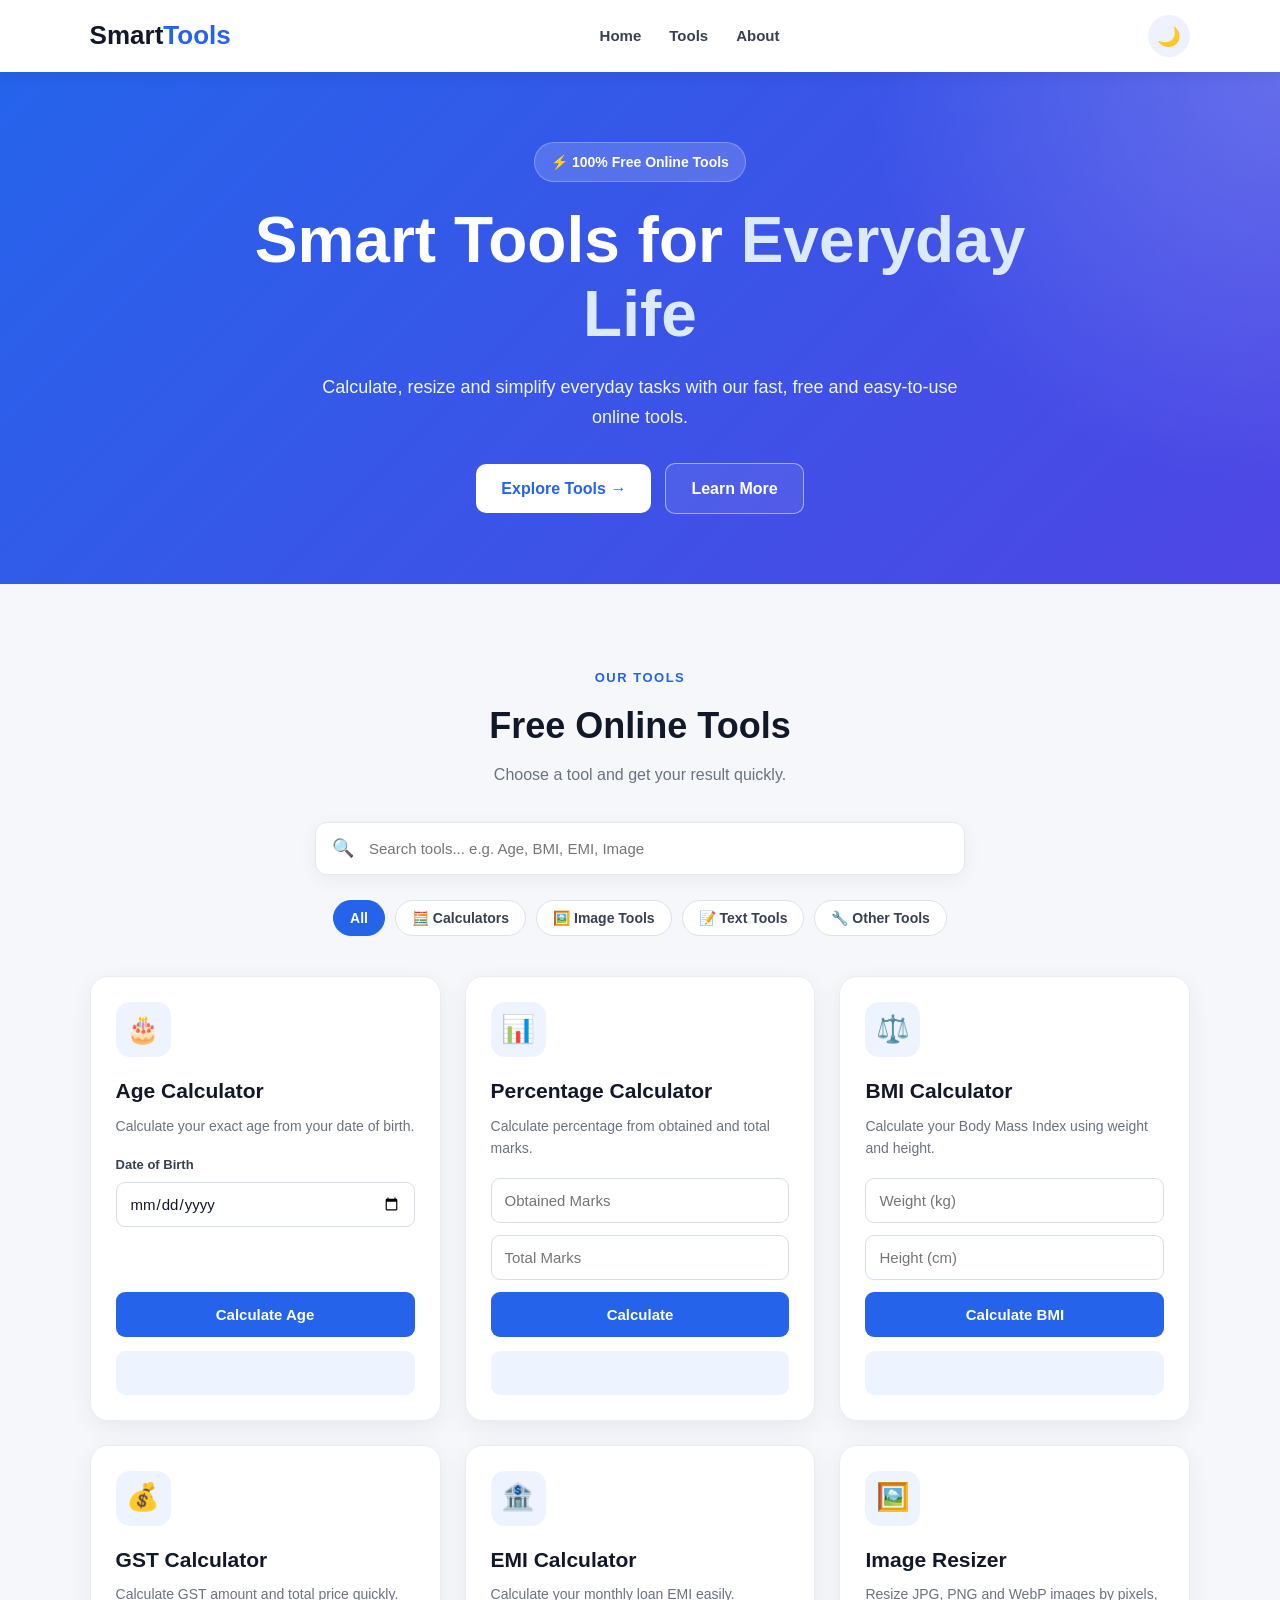
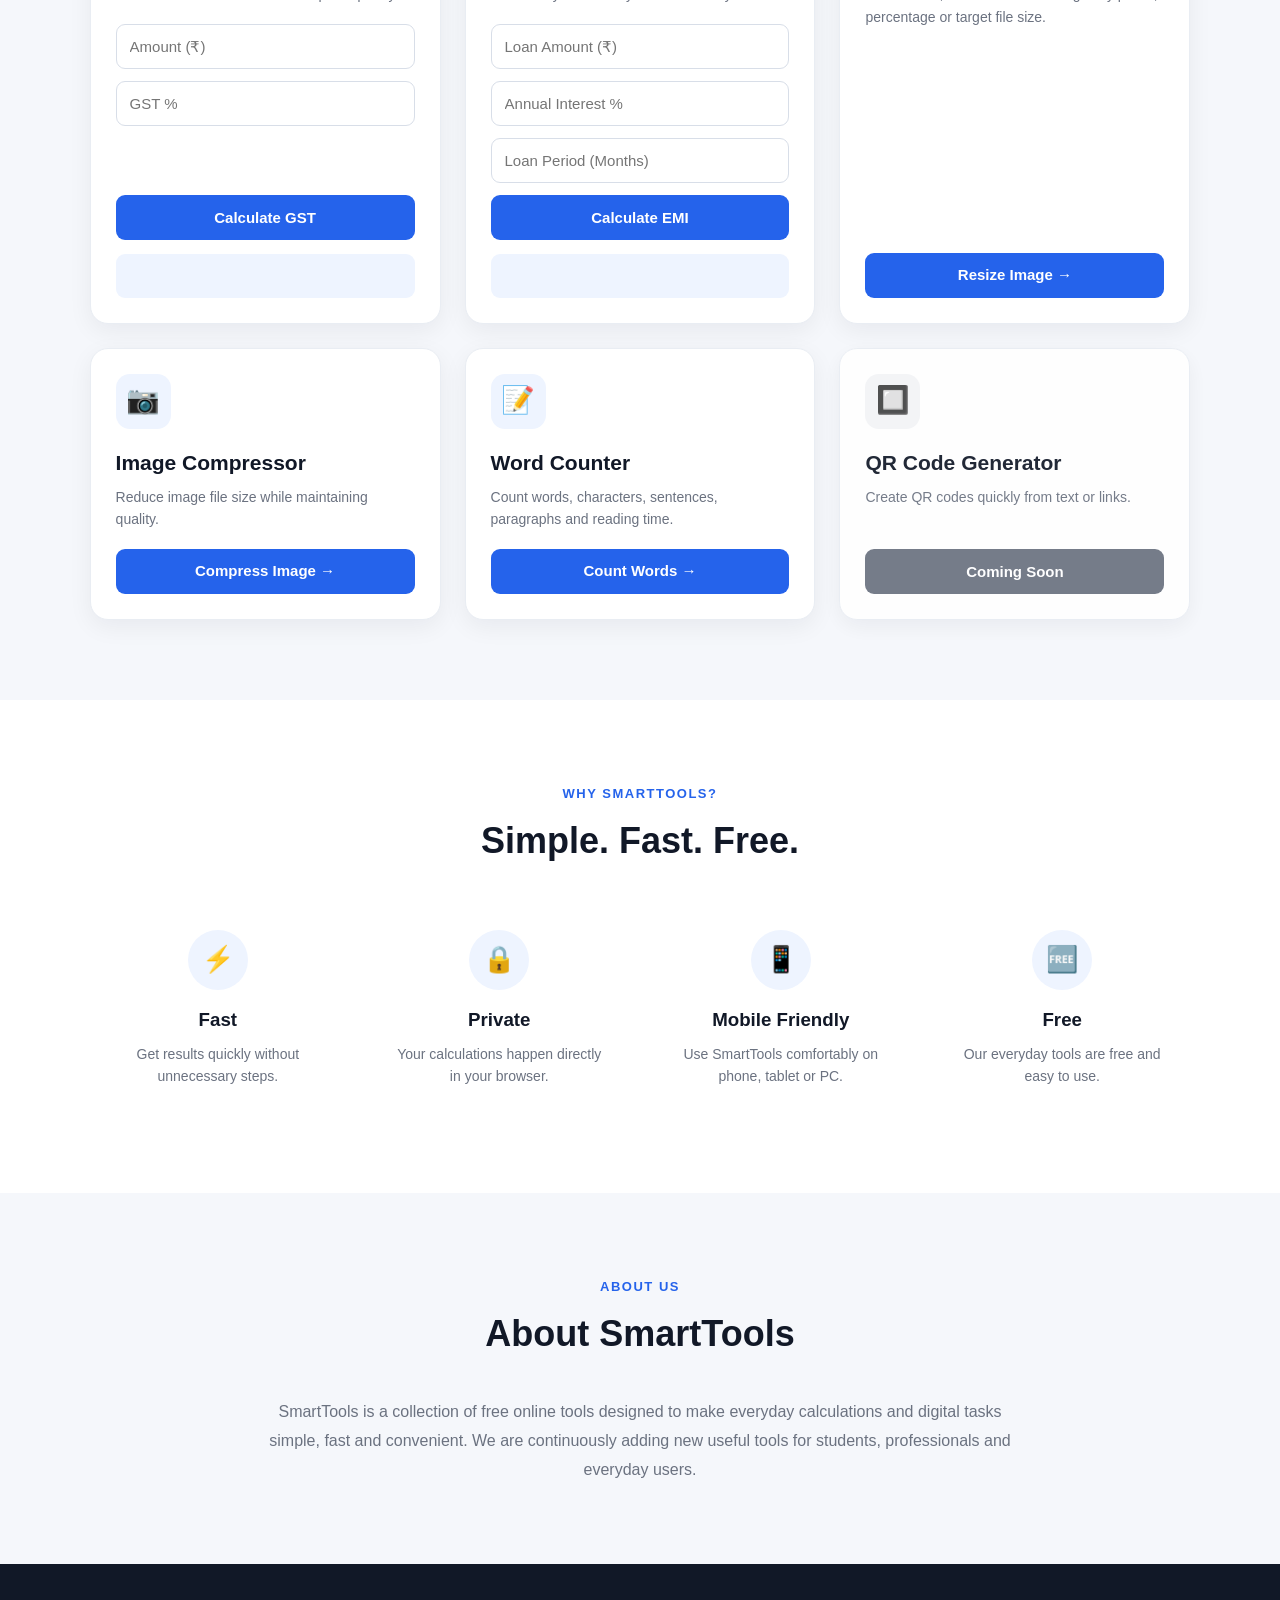
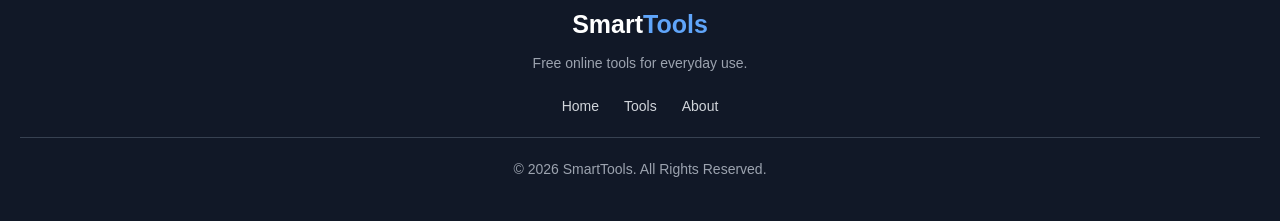
==== index.html @ b017207e "Update index.html" ====
<!DOCTYPE html>
<html lang="en">

<head>
    <meta charset="UTF-8">
    <meta name="viewport" content="width=device-width, initial-scale=1.0">

    <title>SmartTools - Free Online Tools & Calculators</title>

    <meta name="description"
        content="SmartTools offers free online calculators and useful tools including Age Calculator, Percentage Calculator, BMI Calculator, GST Calculator, EMI Calculator and Image Resizer.">

    <meta name="keywords"
        content="free online tools, age calculator, percentage calculator, BMI calculator, GST calculator, EMI calculator, image resizer">

    <!-- Google Search Console Verification -->
    <meta name="google-site-verification"
        content="vYD-FMPCi98MsYPl840Vt26KMnVEyKm_4U9jIz-tkjM" />

    <meta name="theme-color" content="#2563eb">

    <link rel="stylesheet" href="style.css">
</head>

<body>

    <!-- ================= HEADER ================= -->

    <header class="header">

        <a href="#home" class="logo">
            Smart<span>Tools</span>
        </a>

        <nav>
            <a href="#home">Home</a>
            <a href="#tools">Tools</a>
            <a href="#about">About</a>
        </nav>

        <button
            class="theme-btn"
            id="themeBtn"
            type="button"
            title="Toggle dark mode"
            aria-label="Toggle dark mode">
            🌙
        </button>

    </header>


    <!-- ================= HERO ================= -->

    <section class="hero" id="home">

        <div class="hero-content">

            <div class="badge">
                ⚡ 100% Free Online Tools
            </div>

            <h1>
                Smart Tools for <span>Everyday Life</span>
            </h1>

            <p>
                Calculate, resize and simplify everyday tasks
                with our fast, free and easy-to-use online tools.
            </p>

            <div class="hero-buttons">

                <a href="#tools" class="main-btn">
                    Explore Tools →
                </a>

                <a href="#about" class="secondary-btn">
                    Learn More
                </a>

            </div>

        </div>

    </section>


    <!-- ================= TOOLS ================= -->

    <section class="tools-section" id="tools">

        <div class="section-heading">

            <span>OUR TOOLS</span>

            <h2>
                Free Online Tools
            </h2>

            <p>
                Choose a tool and get your result quickly.
            </p>

        </div>


        <!-- SEARCH -->

        <div class="search-box">

            <span>🔍</span>

            <input
                type="search"
                id="toolSearch"
                placeholder="Search tools... e.g. Age, BMI, EMI, Image"
                autocomplete="off">

        </div>


        <!-- CATEGORIES -->

        <div class="categories">

            <button
                type="button"
                class="category active"
                data-category="all">
                All
            </button>

            <button
                type="button"
                class="category"
                data-category="calculator">
                🧮 Calculators
            </button>

            <button
                type="button"
                class="category"
                data-category="image">
                🖼️ Image Tools
            </button>

            <button
                type="button"
                class="category"
                data-category="text">
                📝 Text Tools
            </button>

            <button
                type="button"
                class="category"
                data-category="other">
                🔧 Other Tools
            </button>

        </div>


        <!-- ================= TOOL CARDS ================= -->

        <div class="tools-container" id="toolsContainer">


            <!-- AGE CALCULATOR -->

            <div
                class="tool-card"
                data-category="calculator"
                data-name="age calculator">

                <div class="tool-icon">
                    🎂
                </div>

                <h3>
                    Age Calculator
                </h3>

                <p>
                    Calculate your exact age from your date of birth.
                </p>

                <label for="dob">
                    Date of Birth
                </label>

                <input
                    type="date"
                    id="dob">

                <button
                    type="button"
                    onclick="calculateAge()">
                    Calculate Age
                </button>

                <div
                    class="result"
                    id="ageResult">
                </div>

            </div>


            <!-- PERCENTAGE CALCULATOR -->

            <div
                class="tool-card"
                data-category="calculator"
                data-name="percentage calculator">

                <div class="tool-icon">
                    📊
                </div>

                <h3>
                    Percentage Calculator
                </h3>

                <p>
                    Calculate percentage from obtained and total marks.
                </p>

                <input
                    type="number"
                    id="obtained"
                    placeholder="Obtained Marks"
                    min="0">

                <input
                    type="number"
                    id="total"
                    placeholder="Total Marks"
                    min="1">

                <button
                    type="button"
                    onclick="calculatePercentage()">
                    Calculate
                </button>

                <div
                    class="result"
                    id="percentageResult">
                </div>

            </div>


            <!-- BMI CALCULATOR -->

            <div
                class="tool-card"
                data-category="calculator"
                data-name="bmi calculator">

                <div class="tool-icon">
                    ⚖️
                </div>

                <h3>
                    BMI Calculator
                </h3>

                <p>
                    Calculate your Body Mass Index using weight and height.
                </p>

                <input
                    type="number"
                    id="weight"
                    placeholder="Weight (kg)"
                    min="1">

                <input
                    type="number"
                    id="height"
                    placeholder="Height (cm)"
                    min="1">

                <button
                    type="button"
                    onclick="calculateBMI()">
                    Calculate BMI
                </button>

                <div
                    class="result"
                    id="bmiResult">
                </div>

            </div>


            <!-- GST CALCULATOR -->

            <div
                class="tool-card"
                data-category="calculator"
                data-name="gst calculator">

                <div class="tool-icon">
                    💰
                </div>

                <h3>
                    GST Calculator
                </h3>

                <p>
                    Calculate GST amount and total price quickly.
                </p>

                <input
                    type="number"
                    id="amount"
                    placeholder="Amount (₹)"
                    min="0">

                <input
                    type="number"
                    id="gst"
                    placeholder="GST %"
                    min="0">

                <button
                    type="button"
                    onclick="calculateGST()">
                    Calculate GST
                </button>

                <div
                    class="result"
                    id="gstResult">
                </div>

            </div>


            <!-- EMI CALCULATOR -->

            <div
                class="tool-card"
                data-category="calculator"
                data-name="emi calculator">

                <div class="tool-icon">
                    🏦
                </div>

                <h3>
                    EMI Calculator
                </h3>

                <p>
                    Calculate your monthly loan EMI easily.
                </p>

                <input
                    type="number"
                    id="loan"
                    placeholder="Loan Amount (₹)"
                    min="1">

                <input
                    type="number"
                    id="interest"
                    placeholder="Annual Interest %"
                    min="0">

                <input
                    type="number"
                    id="months"
                    placeholder="Loan Period (Months)"
                    min="1">

                <button
                    type="button"
                    onclick="calculateEMI()">
                    Calculate EMI
                </button>

                <div
                    class="result"
                    id="emiResult">
                </div>

            </div>


            <!-- IMAGE RESIZER -->

            <div
                class="tool-card image-tool"
                data-category="image"
                data-name="image resizer resize image photo resize">

                <div class="tool-icon">
                    🖼️
                </div>

                <h3>
                    Image Resizer
                </h3>

                <p>
                    Resize JPG, PNG and WebP images by pixels,
                    percentage or target file size.
                </p>

                <a
                    href="image-resizer.html"
                    class="tool-link">
                    Resize Image →
                </a>

            </div>

<!-- IMAGE COMPRESSOR -->

<div
    class="tool-card image-tool"
    data-category="image"
    data-name="image compressor compress image">

    <div class="tool-icon">
        📷
    </div>

    <h3>
        Image Compressor
    </h3>

    <p>
        Reduce image file size while maintaining quality.
    </p>

    <a
        href="image-compressor.html"
        class="tool-link">
        Compress Image →
    </a>

</div>

         <!-- WORD COUNTER -->

<div
    class="tool-card text-tool"
    data-category="text"
    data-name="word counter character counter text counter">

    <div class="tool-icon">
        📝
    </div>

    <h3>
        Word Counter
    </h3>

    <p>
        Count words, characters, sentences,
        paragraphs and reading time.
    </p>

    <a
        href="word-counter.html"
        class="tool-link">
        Count Words →
    </a>

</div>
           

            <!-- QR CODE GENERATOR -->

            <div
                class="tool-card coming-soon"
                data-category="other"
                data-name="qr code generator">

                <div class="tool-icon">
                    🔲
                </div>

                <h3>
                    QR Code Generator
                </h3>

                <p>
                    Create QR codes quickly from text or links.
                </p>

                <button
                    type="button"
                    class="coming-btn"
                    onclick="comingSoon('QR Code Generator')">
                    Coming Soon
                </button>

            </div>


            <!-- NO RESULTS -->

            <div
                class="no-results"
                id="noResults"
                style="display:none;">

                <div>
                    🔎
                </div>

                <h3>
                    No tools found
                </h3>

                <p>
                    Try another search term.
                </p>

            </div>

        </div>

    </section>


    <!-- ================= WHY SMARTTOOLS ================= -->

    <section class="why-section">

        <div class="section-heading">

            <span>
                WHY SMARTTOOLS?
            </span>

            <h2>
                Simple. Fast. Free.
            </h2>

        </div>


        <div class="features">


            <div class="feature">

                <div class="feature-icon">
                    ⚡
                </div>

                <h3>
                    Fast
                </h3>

                <p>
                    Get results quickly without unnecessary steps.
                </p>

            </div>


            <div class="feature">

                <div class="feature-icon">
                    🔒
                </div>

                <h3>
                    Private
                </h3>

                <p>
                    Your calculations happen directly in your browser.
                </p>

            </div>


            <div class="feature">

                <div class="feature-icon">
                    📱
                </div>

                <h3>
                    Mobile Friendly
                </h3>

                <p>
                    Use SmartTools comfortably on phone,
                    tablet or PC.
                </p>

            </div>


            <div class="feature">

                <div class="feature-icon">
                    🆓
                </div>

                <h3>
                    Free
                </h3>

                <p>
                    Our everyday tools are free and easy to use.
                </p>

            </div>

        </div>

    </section>


    <!-- ================= ABOUT ================= -->

    <section
        class="about"
        id="about">

        <div class="section-heading">

            <span>
                ABOUT US
            </span>

            <h2>
                About SmartTools
            </h2>

        </div>

        <p>
            SmartTools is a collection of free online tools
            designed to make everyday calculations and digital
            tasks simple, fast and convenient.
            We are continuously adding new useful tools
            for students, professionals and everyday users.
        </p>

    </section>


    <!-- ================= FOOTER ================= -->

    <footer>

        <div class="footer-logo">
            Smart<span>Tools</span>
        </div>

        <p>
            Free online tools for everyday use.
        </p>

        <div class="footer-links">

            <a href="#home">
                Home
            </a>

            <a href="#tools">
                Tools
            </a>

            <a href="#about">
                About
            </a>

        </div>

        <p class="copyright">
            © 2026 SmartTools. All Rights Reserved.
        </p>

    </footer>


    <!-- IMPORTANT:
         JavaScript अब अलग script.js से load होगा -->

    <script src="script.js"></script>

</body>

</html>
---- style.css ----
/* =========================================
   SMARTTOOLS - style.css
   ========================================= */

* {
    margin: 0;
    padding: 0;
    box-sizing: border-box;
}

html {
    scroll-behavior: smooth;
}

body {
    font-family: Arial, Helvetica, sans-serif;
    background: #f5f7fb;
    color: #1f2937;
    line-height: 1.6;
    transition: background 0.3s ease, color 0.3s ease;
}

a {
    text-decoration: none;
}

button,
input {
    font-family: inherit;
}


/* =========================================
   HEADER
   ========================================= */

.header {
    width: 100%;
    min-height: 70px;

    background: rgba(255, 255, 255, 0.96);

    display: flex;
    align-items: center;
    justify-content: space-between;

    padding: 15px 7%;

    position: sticky;
    top: 0;
    z-index: 1000;

    box-shadow: 0 2px 15px rgba(0, 0, 0, 0.08);

    backdrop-filter: blur(10px);
}

.logo {
    color: #111827;
    font-size: 26px;
    font-weight: 800;
    white-space: nowrap;
}

.logo span {
    color: #2563eb;
}

nav {
    display: flex;
    align-items: center;
    gap: 28px;
}

nav a {
    color: #374151;
    font-size: 15px;
    font-weight: 600;
    transition: 0.2s;
}

nav a:hover {
    color: #2563eb;
}

.theme-btn {
    width: 42px;
    height: 42px;

    border: none;
    border-radius: 50%;

    background: #eef2ff;

    cursor: pointer;
    font-size: 19px;

    transition: 0.2s;
}

.theme-btn:hover {
    transform: scale(1.08);
}


/* =========================================
   HERO
   ========================================= */

.hero {
    min-height: 500px;

    background:
        radial-gradient(
            circle at top right,
            rgba(255,255,255,0.18),
            transparent 30%
        ),
        linear-gradient(
            135deg,
            #2563eb,
            #4f46e5
        );

    color: white;

    display: flex;
    align-items: center;
    justify-content: center;

    text-align: center;

    padding: 70px 20px;
}

.hero-content {
    width: 100%;
    max-width: 850px;
}

.badge {
    display: inline-block;

    background: rgba(255,255,255,0.16);

    border: 1px solid rgba(255,255,255,0.25);

    padding: 8px 16px;

    border-radius: 30px;

    font-size: 14px;
    font-weight: 600;

    margin-bottom: 22px;
}

.hero h1 {
    font-size: clamp(38px, 6vw, 64px);

    line-height: 1.15;

    margin-bottom: 20px;
}

.hero h1 span {
    color: #dbeafe;
}

.hero p {
    max-width: 650px;

    margin: auto;

    font-size: 18px;

    line-height: 1.7;

    color: #eff6ff;
}

.hero-buttons {
    display: flex;
    justify-content: center;
    align-items: center;

    gap: 14px;

    margin-top: 30px;

    flex-wrap: wrap;
}

.main-btn,
.secondary-btn {
    display: inline-flex;

    align-items: center;
    justify-content: center;

    min-height: 48px;

    padding: 12px 25px;

    border-radius: 10px;

    font-weight: 700;

    transition: 0.25s;
}

.main-btn {
    background: white;
    color: #2563eb;
}

.secondary-btn {
    border: 1px solid rgba(255,255,255,0.5);
    color: white;
    background: rgba(255,255,255,0.08);
}

.main-btn:hover,
.secondary-btn:hover {
    transform: translateY(-2px);
}


/* =========================================
   SECTION HEADING
   ========================================= */

.section-heading {
    text-align: center;
    margin-bottom: 35px;
}

.section-heading span {
    color: #2563eb;

    font-size: 13px;

    font-weight: 800;

    letter-spacing: 1.5px;
}

.section-heading h2 {
    font-size: 36px;

    margin: 7px 0;

    color: #111827;
}

.section-heading p {
    color: #6b7280;

    font-size: 16px;
}


/* =========================================
   TOOLS SECTION
   ========================================= */

.tools-section {
    padding: 80px 7%;
    max-width: 1500px;
    margin: auto;
}


/* =========================================
   SEARCH
   ========================================= */

.search-box {
    max-width: 650px;

    margin: 0 auto 25px;

    display: flex;
    align-items: center;

    gap: 10px;

    background: white;

    border: 1px solid #e5e7eb;

    border-radius: 12px;

    padding: 5px 16px;

    box-shadow: 0 5px 20px rgba(0,0,0,0.05);
}

.search-box span {
    font-size: 18px;
}

.search-box input {
    width: 100%;

    border: none;
    outline: none;

    background: transparent;

    padding: 12px 5px;

    font-size: 15px;

    color: #111827;
}


/* =========================================
   CATEGORIES
   ========================================= */

.categories {
    display: flex;

    justify-content: center;

    gap: 10px;

    flex-wrap: wrap;

    margin-bottom: 40px;
}

.category {
    border: 1px solid #dbe2ea;

    background: white;

    color: #374151;

    padding: 9px 16px;

    border-radius: 30px;

    font-size: 14px;

    font-weight: 600;

    cursor: pointer;

    transition: 0.2s;
}

.category:hover {
    border-color: #2563eb;
    color: #2563eb;
}

.category.active {
    background: #2563eb;
    color: white;
    border-color: #2563eb;
}


/* =========================================
   TOOLS GRID
   ========================================= */

.tools-container {
    display: grid;

    grid-template-columns:
        repeat(
            auto-fit,
            minmax(270px, 1fr)
        );

    gap: 24px;
}


/* =========================================
   TOOL CARD
   ========================================= */

.tool-card {
    background: white;

    border: 1px solid #e9edf3;

    border-radius: 18px;

    padding: 25px;

    box-shadow:
        0 7px 25px rgba(15,23,42,0.06);

    transition:
        transform 0.25s ease,
        box-shadow 0.25s ease;

    display: flex;

    flex-direction: column;
}

.tool-card:hover {
    transform: translateY(-5px);

    box-shadow:
        0 14px 35px rgba(15,23,42,0.10);
}

.tool-icon {
    width: 55px;
    height: 55px;

    display: flex;
    align-items: center;
    justify-content: center;

    border-radius: 14px;

    background: #eef4ff;

    font-size: 27px;

    margin-bottom: 17px;
}

.tool-card h3 {
    color: #111827;

    font-size: 21px;

    margin-bottom: 7px;
}

.tool-card p {
    color: #6b7280;

    font-size: 14px;

    line-height: 1.6;

    margin-bottom: 18px;
}

.tool-card label {
    font-size: 13px;

    font-weight: 600;

    color: #374151;

    margin-bottom: 6px;
}


/* =========================================
   INPUTS
   ========================================= */

.tool-card input {
    width: 100%;

    min-height: 45px;

    padding: 11px 13px;

    margin-bottom: 12px;

    border: 1px solid #d8dee8;

    border-radius: 9px;

    outline: none;

    background: #fff;

    color: #111827;

    font-size: 15px;

    transition: 0.2s;
}

.tool-card input:focus {
    border-color: #2563eb;

    box-shadow:
        0 0 0 3px rgba(37,99,235,0.10);
}


/* =========================================
   BUTTONS
   ========================================= */

.tool-card button {
    width: 100%;

    min-height: 45px;

    border: none;

    border-radius: 9px;

    background: #2563eb;

    color: white;

    font-size: 15px;

    font-weight: 700;

    cursor: pointer;

    transition: 0.2s;

    margin-top: auto;
}

.tool-card button:hover {
    background: #1d4ed8;
}

.tool-card button:active {
    transform: scale(0.98);
}


/* =========================================
   IMAGE RESIZER LINK
   ========================================= */

.tool-link {
    width: 100%;

    min-height: 45px;

    display: flex;

    align-items: center;

    justify-content: center;

    border-radius: 9px;

    background: #2563eb;

    color: white;

    font-size: 15px;

    font-weight: 700;

    transition: 0.2s;

    margin-top: auto;
}

.tool-link:hover {
    background: #1d4ed8;

    transform: translateY(-1px);
}


/* =========================================
   RESULT
   ========================================= */

.result {
    width: 100%;

    min-height: 44px;

    margin-top: 14px;

    padding: 10px;

    border-radius: 9px;

    background: #eef4ff;

    color: #1d4ed8;

    text-align: center;

    font-size: 14px;

    font-weight: 700;

    display: flex;

    align-items: center;

    justify-content: center;
}


/* =========================================
   COMING SOON
   ========================================= */

.coming-soon {
    opacity: 0.92;
}

.coming-soon .tool-icon {
    background: #f3f4f6;
}

.coming-btn {
    background: #6b7280 !important;

    cursor: pointer;
}

.coming-btn:hover {
    background: #4b5563 !important;
}


/* =========================================
   NO RESULTS
   ========================================= */

.no-results {
    grid-column: 1 / -1;

    text-align: center;

    background: white;

    padding: 45px 20px;

    border-radius: 16px;

    border: 1px solid #e5e7eb;
}

.no-results > div {
    font-size: 35px;
    margin-bottom: 8px;
}

.no-results h3 {
    color: #111827;
    margin-bottom: 5px;
}

.no-results p {
    color: #6b7280;
}


/* =========================================
   WHY SECTION
   ========================================= */

.why-section {
    background: white;

    padding: 80px 7%;
}

.features {
    max-width: 1200px;

    margin: auto;

    display: grid;

    grid-template-columns:
        repeat(
            auto-fit,
            minmax(210px, 1fr)
        );

    gap: 25px;
}

.feature {
    text-align: center;

    padding: 25px;
}

.feature-icon {
    width: 60px;
    height: 60px;

    margin: 0 auto 15px;

    display: flex;

    align-items: center;
    justify-content: center;

    border-radius: 50%;

    background: #eef4ff;

    font-size: 26px;
}

.feature h3 {
    color: #111827;

    margin-bottom: 8px;
}

.feature p {
    color: #6b7280;

    font-size: 14px;

    line-height: 1.6;
}


/* =========================================
   ABOUT
   ========================================= */

.about {
    padding: 80px 20px;

    text-align: center;

    background: #f5f7fb;
}

.about p {
    max-width: 750px;

    margin: auto;

    color: #6b7280;

    line-height: 1.8;

    font-size: 16px;
}


/* =========================================
   FOOTER
   ========================================= */

footer {
    background: #111827;

    color: white;

    text-align: center;

    padding: 40px 20px;
}

.footer-logo {
    font-size: 25px;

    font-weight: 800;

    margin-bottom: 8px;
}

.footer-logo span {
    color: #60a5fa;
}

footer > p {
    color: #9ca3af;

    font-size: 14px;
}

.footer-links {
    display: flex;

    justify-content: center;

    gap: 25px;

    margin: 20px 0;
}

.footer-links a {
    color: #d1d5db;

    font-size: 14px;

    transition: 0.2s;
}

.footer-links a:hover {
    color: white;
}

.copyright {
    border-top: 1px solid #374151;

    padding-top: 20px;

    margin-top: 20px;
}


/* =========================================
   DARK MODE
   ========================================= */

body.dark-mode {
    background: #0f172a;

    color: #e5e7eb;
}

body.dark-mode .header {
    background: rgba(15,23,42,0.96);

    box-shadow:
        0 2px 15px rgba(0,0,0,0.25);
}

body.dark-mode .logo {
    color: white;
}

body.dark-mode nav a {
    color: #d1d5db;
}

body.dark-mode nav a:hover {
    color: #60a5fa;
}

body.dark-mode .theme-btn {
    background: #1e293b;
}

body.dark-mode .section-heading h2,
body.dark-mode .tool-card h3,
body.dark-mode .feature h3,
body.dark-mode .no-results h3 {
    color: #f9fafb;
}

body.dark-mode .section-heading p,
body.dark-mode .tool-card p,
body.dark-mode .feature p,
body.dark-mode .about p {
    color: #94a3b8;
}

body.dark-mode .search-box,
body.dark-mode .category,
body.dark-mode .tool-card,
body.dark-mode .no-results {
    background: #1e293b;

    border-color: #334155;
}

body.dark-mode .search-box input,
body.dark-mode .tool-card input {
    color: #f8fafc;
}

body.dark-mode .tool-card input {
    background: #0f172a;

    border-color: #475569;
}

body.dark-mode .tool-card label {
    color: #cbd5e1;
}

body.dark-mode .category {
    color: #cbd5e1;
}

body.dark-mode .category.active {
    background: #2563eb;
    color: white;
}

body.dark-mode .result {
    background: #172554;

    color: #93c5fd;
}

body.dark-mode .about {
    background: #0f172a;
}

body.dark-mode .why-section {
    background: #111827;
}

body.dark-mode .feature-icon {
    background: #1e293b;
}


/* =========================================
   TABLET
   ========================================= */

@media (max-width: 800px) {

    .header {
        padding: 14px 5%;
    }

    .tools-section,
    .why-section {
        padding: 65px 5%;
    }

    .hero {
        min-height: 460px;
    }

    nav {
        gap: 17px;
    }

    nav a {
        font-size: 14px;
    }

}


/* =========================================
   MOBILE
   ========================================= */

@media (max-width: 600px) {

    .header {
        min-height: 62px;

        padding: 12px 4%;
    }

    .logo {
        font-size: 22px;
    }

    nav {
        gap: 10px;
    }

    nav a {
        font-size: 13px;
    }

    .theme-btn {
        width: 36px;
        height: 36px;

        font-size: 16px;
    }

    .hero {
        min-height: 470px;

        padding: 55px 18px;
    }

    .hero h1 {
        font-size: 38px;
    }

    .hero p {
        font-size: 16px;
    }

    .hero-buttons {
        flex-direction: column;

        width: 100%;
    }

    .main-btn,
    .secondary-btn {
        width: 100%;

        max-width: 280px;
    }

    .tools-section,
    .why-section {
        padding: 55px 4%;
    }

    .section-heading h2 {
        font-size: 30px;
    }

    .section-heading p {
        font-size: 14px;
    }

    .search-box {
        margin-bottom: 20px;
    }

    .categories {
        gap: 7px;

        margin-bottom: 30px;
    }

    .category {
        padding: 8px 12px;

        font-size: 13px;
    }

    .tools-container {
        grid-template-columns: 1fr;

        gap: 18px;
    }

    .tool-card {
        padding: 21px;

        border-radius: 15px;
    }

    .tool-card h3 {
        font-size: 20px;
    }

    .about {
        padding: 60px 20px;
    }

    .footer-links {
        gap: 18px;
    }

}


/* =========================================
   SMALL PHONES
   ========================================= */

@media (max-width: 380px) {

    nav {
        gap: 7px;
    }

    nav a {
        font-size: 12px;
    }

    .hero h1 {
        font-size: 33px;
    }

    .logo {
        font-size: 20px;
    }

}
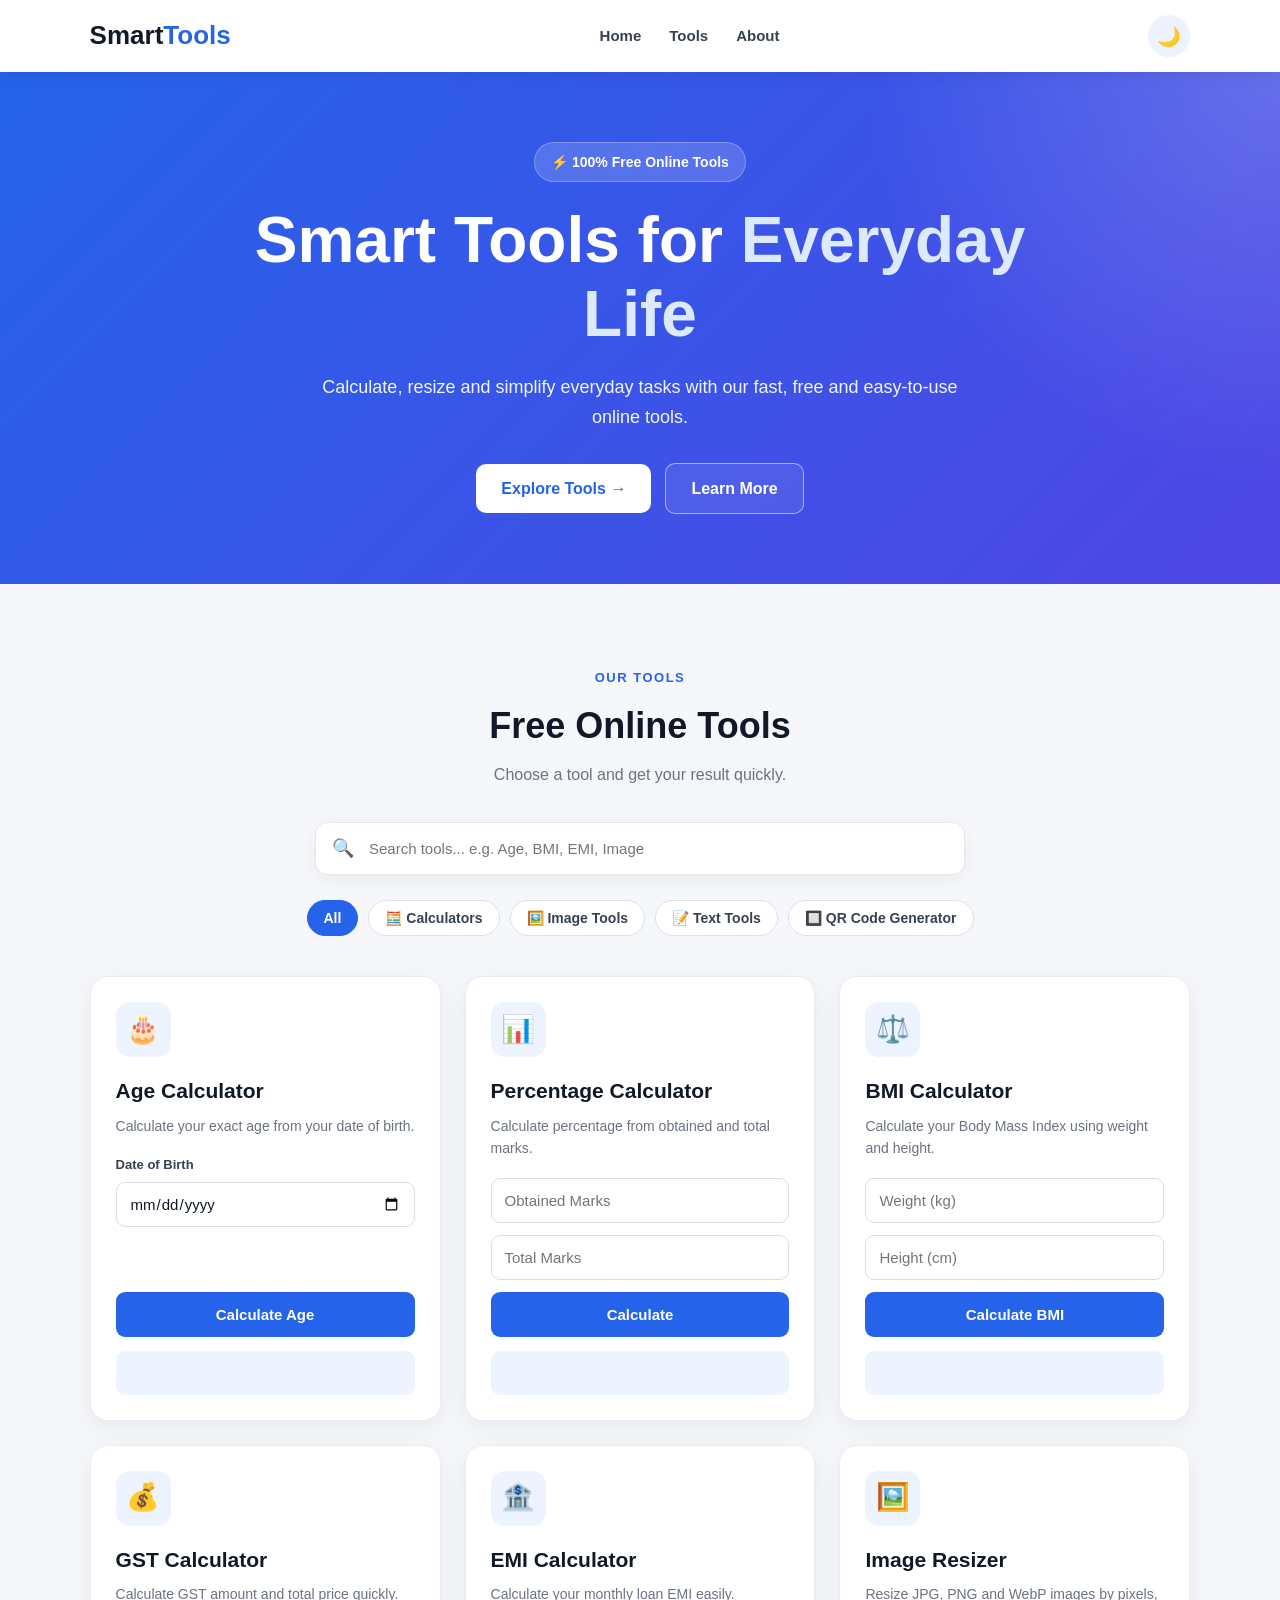
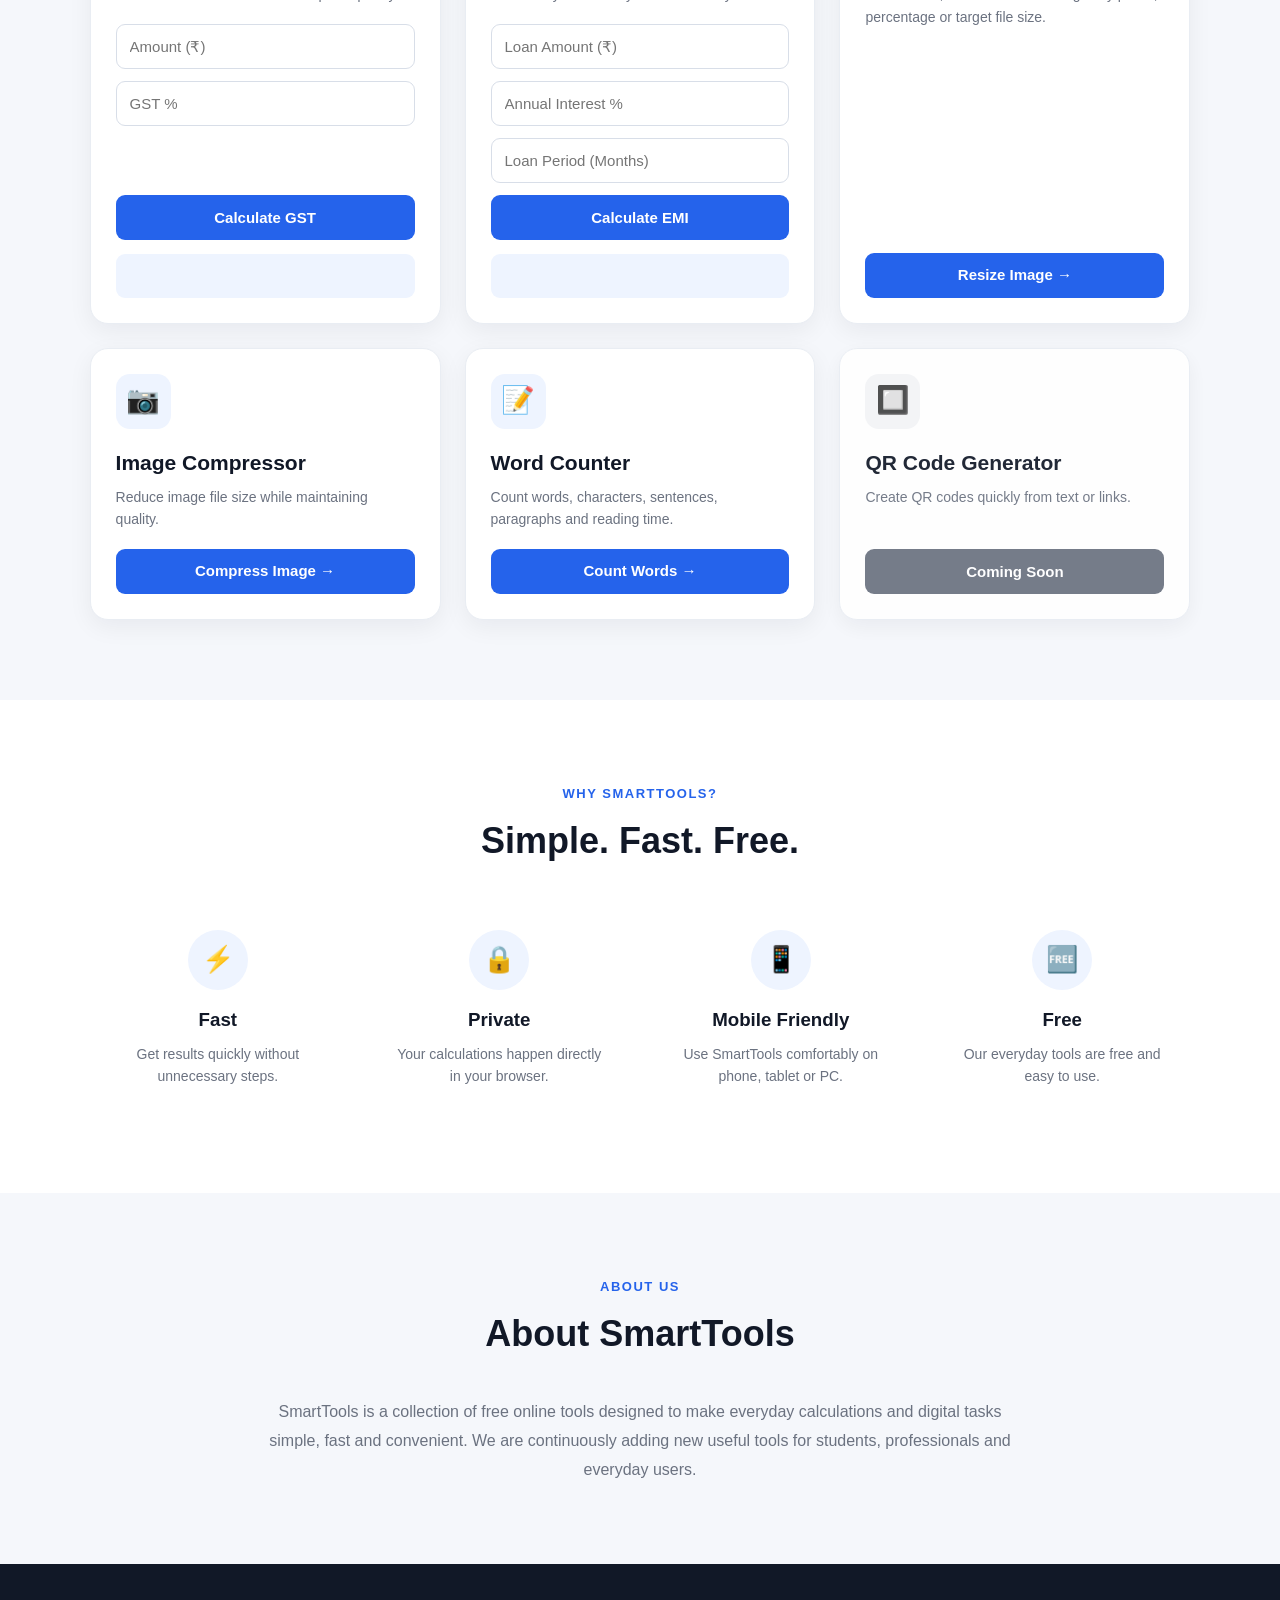
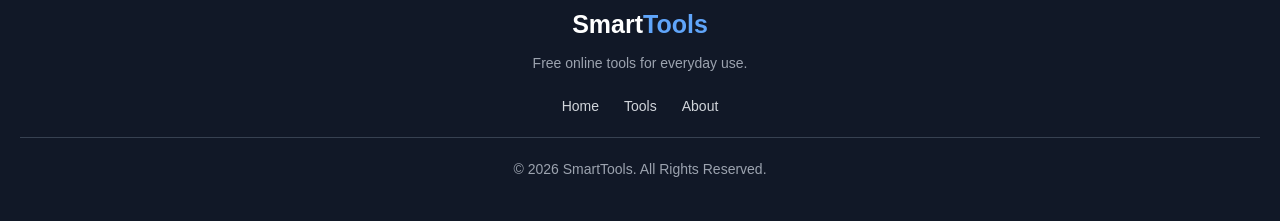
==== commit 073782e6: "Update index.html" ====
--- a/index.html
+++ b/index.html
@@ -152,13 +152,12 @@
                 📝 Text Tools
             </button>
 
-            <button
-                type="button"
-                class="category"
-                data-category="other">
-                🔧 Other Tools
-            </button>
-
+           <button
+    type="button"
+    class="category"
+    data-category="other">
+    🔲 QR Code Generator
+</button>
         </div>
 
 
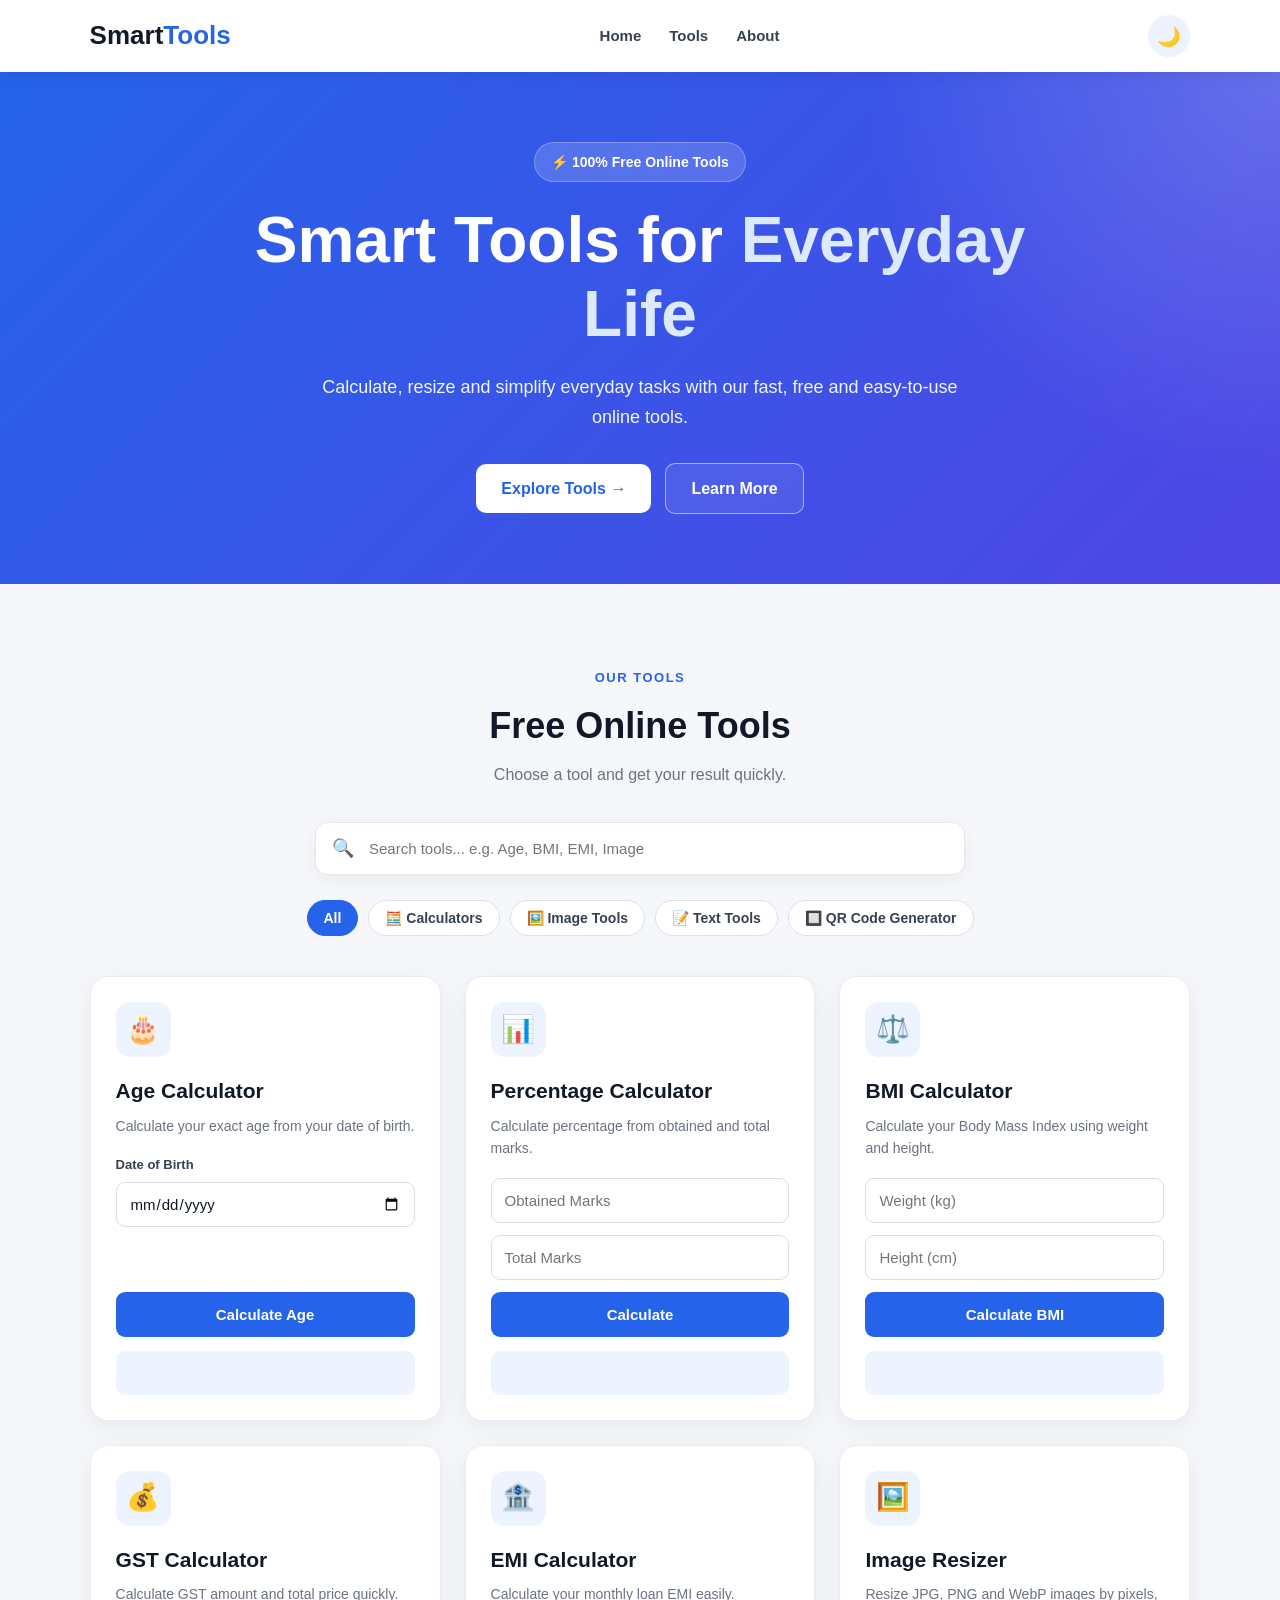
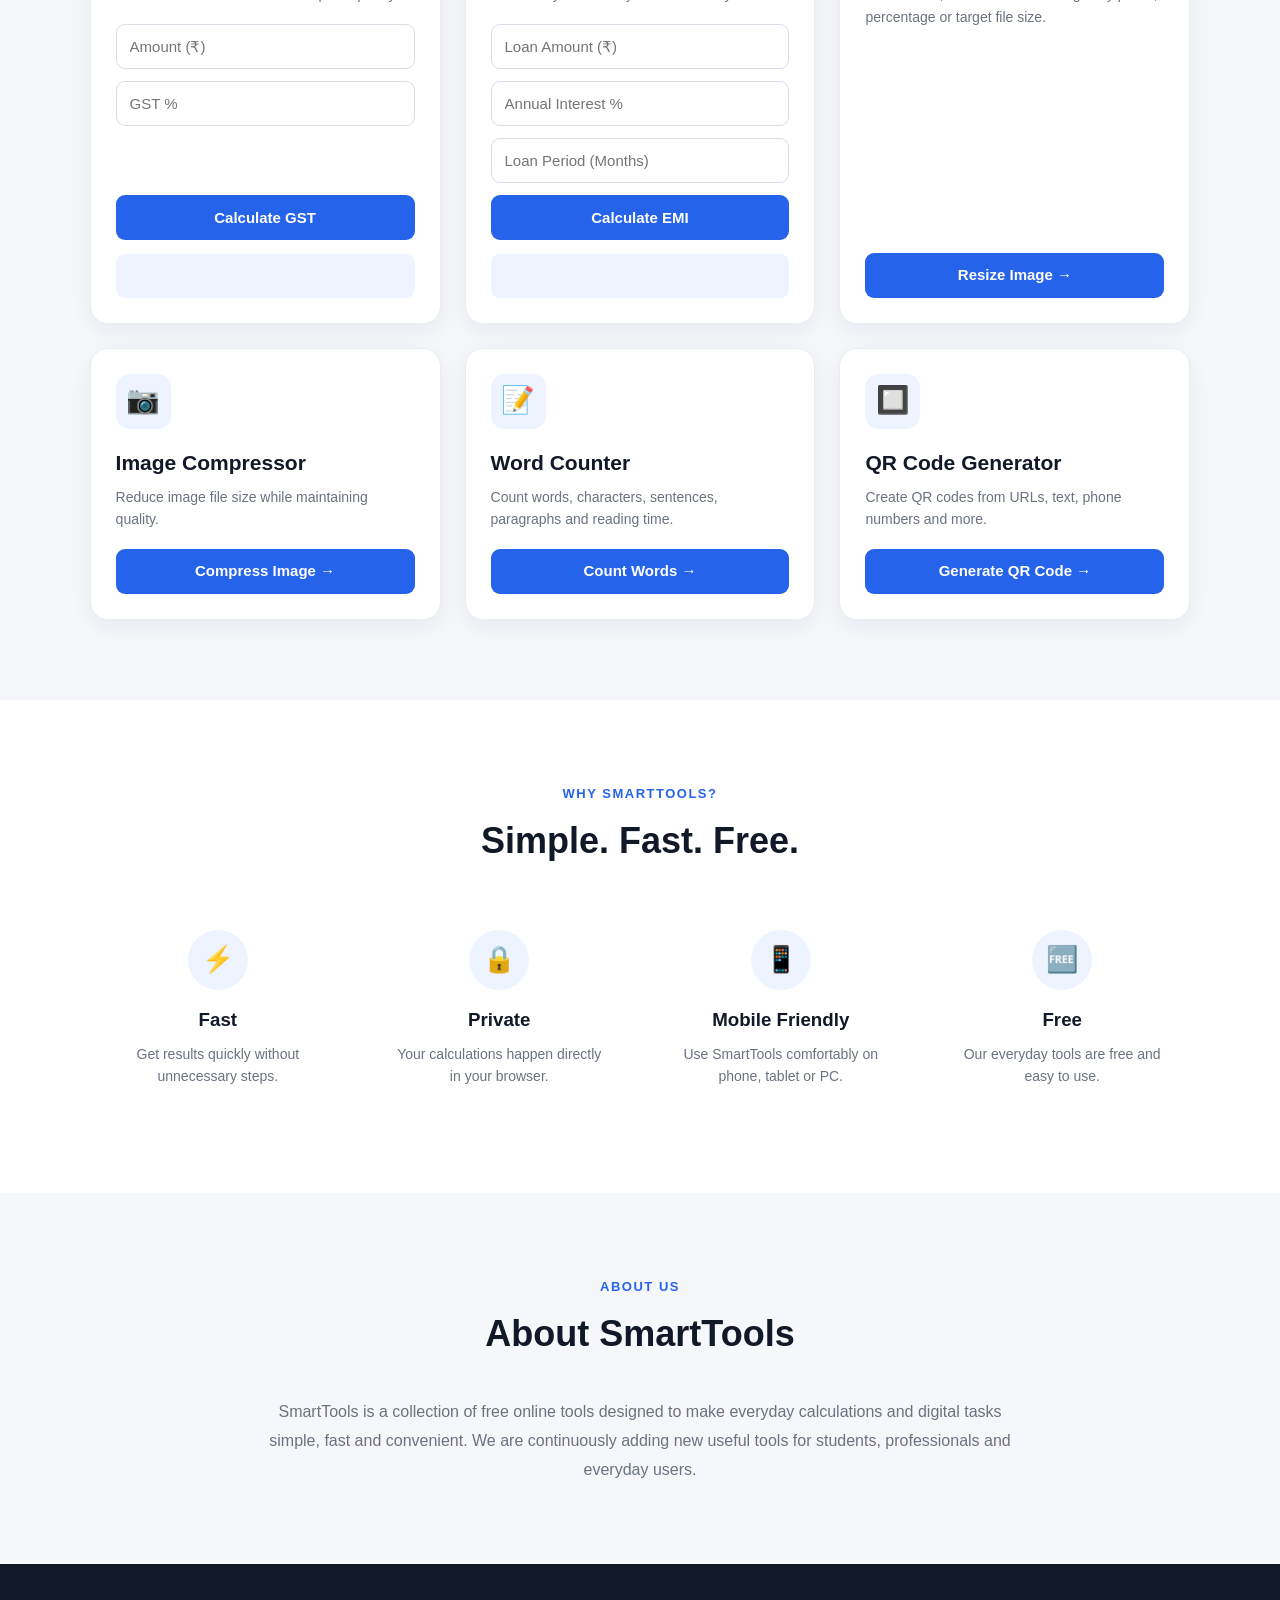
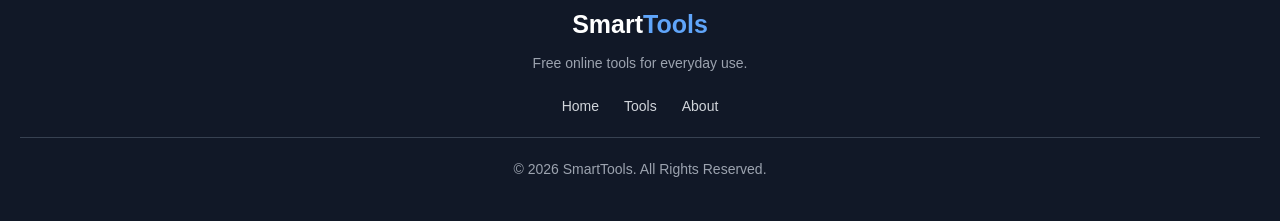
==== commit 38effa0b: "Update index.html" ====
--- a/index.html
+++ b/index.html
@@ -477,34 +477,32 @@
 </div>
            
 
-            <!-- QR CODE GENERATOR -->
-
-            <div
-                class="tool-card coming-soon"
-                data-category="other"
-                data-name="qr code generator">
-
-                <div class="tool-icon">
-                    🔲
-                </div>
-
-                <h3>
-                    QR Code Generator
-                </h3>
-
-                <p>
-                    Create QR codes quickly from text or links.
-                </p>
-
-                <button
-                    type="button"
-                    class="coming-btn"
-                    onclick="comingSoon('QR Code Generator')">
-                    Coming Soon
-                </button>
-
-            </div>
-
+         <!-- QR CODE GENERATOR -->
+
+<div
+    class="tool-card image-tool"
+    data-category="other"
+    data-name="qr code generator qr code">
+
+    <div class="tool-icon">
+        🔲
+    </div>
+
+    <h3>
+        QR Code Generator
+    </h3>
+
+    <p>
+        Create QR codes from URLs, text, phone numbers and more.
+    </p>
+
+    <a
+        href="qr-code-generator.html"
+        class="tool-link">
+        Generate QR Code →
+    </a>
+
+</div>
 
             <!-- NO RESULTS -->
 
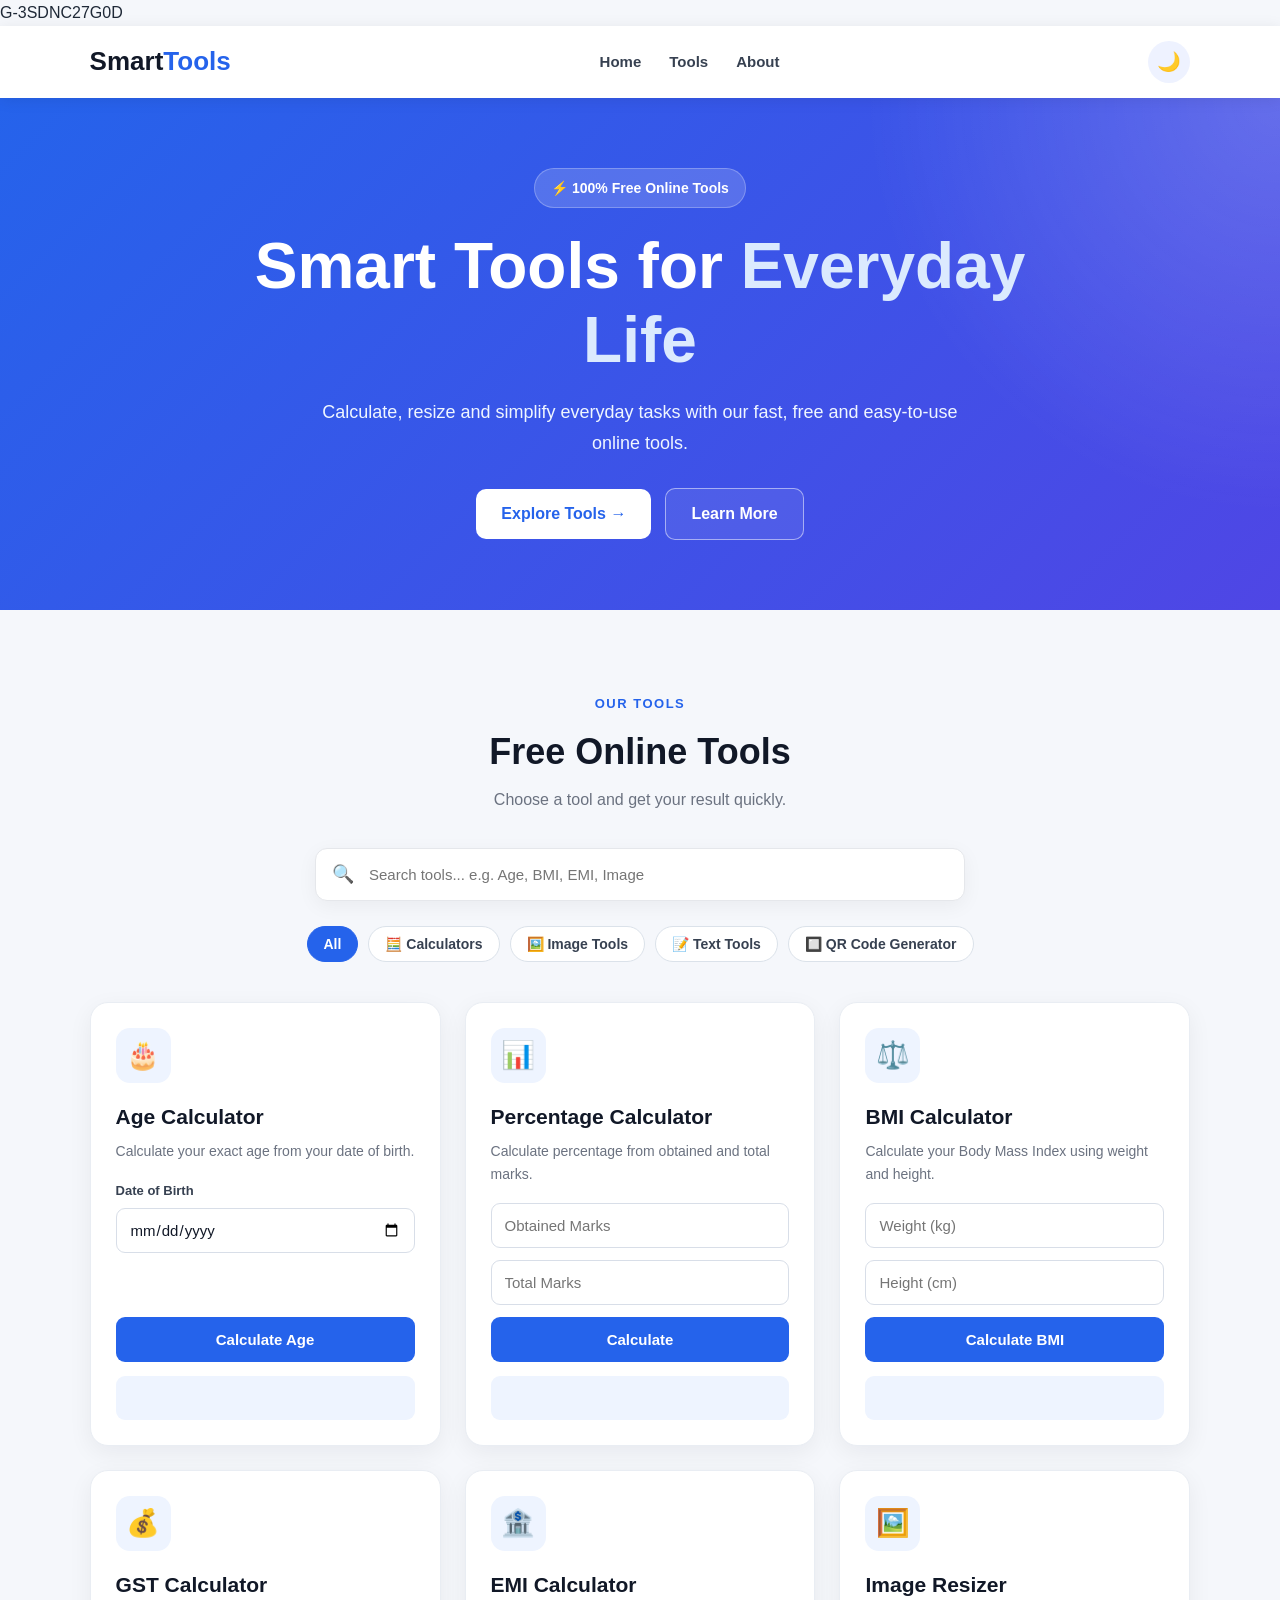
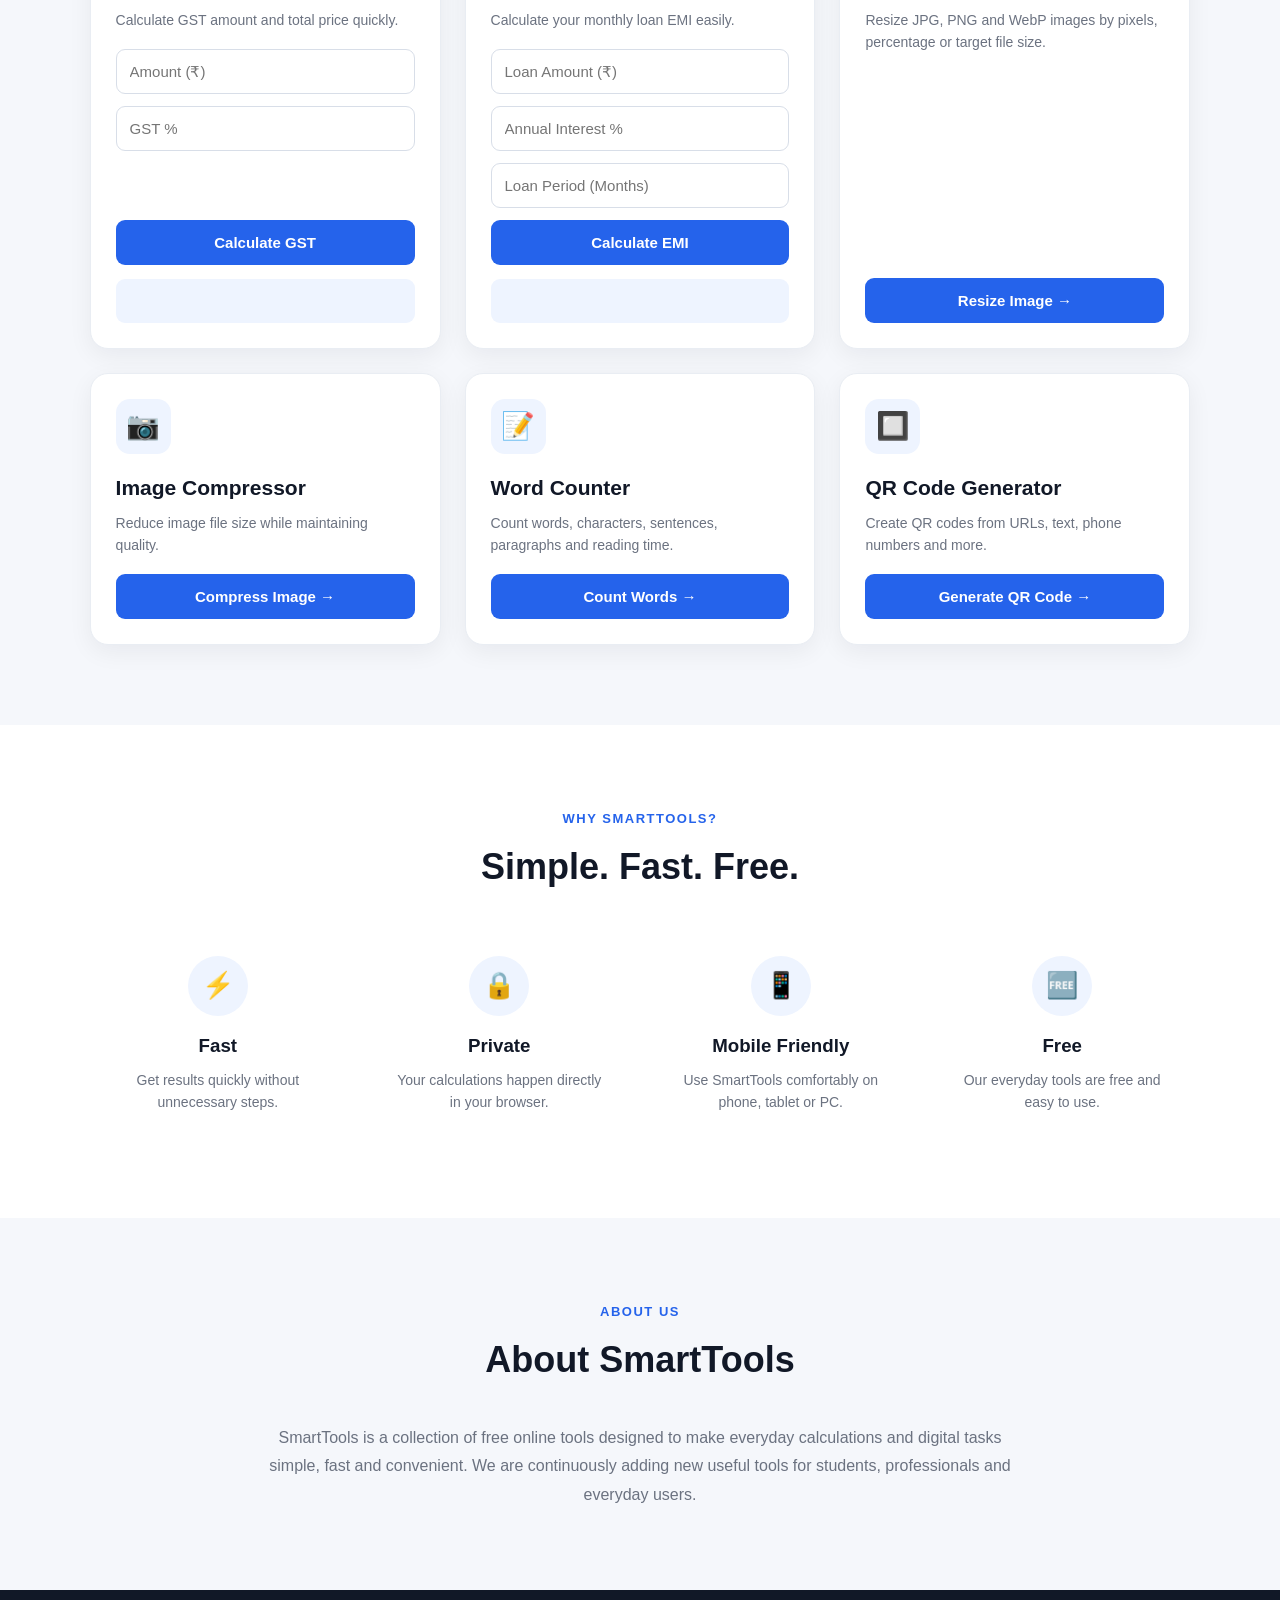
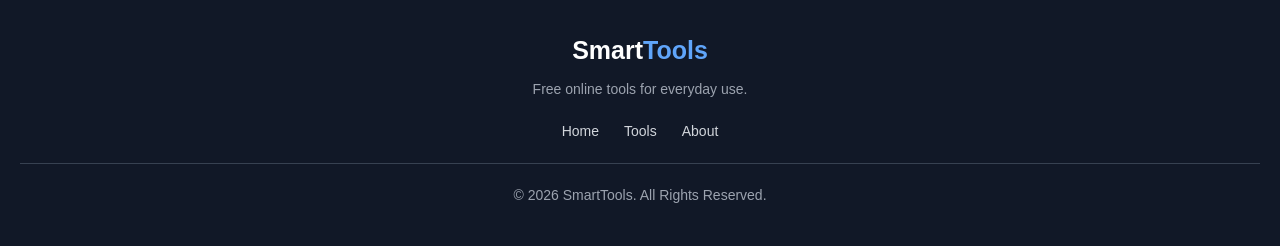
==== commit bc533ece: "Update index.html" ====
--- a/index.html
+++ b/index.html
@@ -1,24 +1,20 @@
 <!DOCTYPE html>
 <html lang="en">
-
 <head>
+    G-3SDNC27G0D
     <meta charset="UTF-8">
     <meta name="viewport" content="width=device-width, initial-scale=1.0">
-
     <title>SmartTools - Free Online Tools & Calculators</title>
-
-    <meta name="description"
-        content="SmartTools offers free online calculators and useful tools including Age Calculator, Percentage Calculator, BMI Calculator, GST Calculator, EMI Calculator and Image Resizer.">
-
-    <meta name="keywords"
-        content="free online tools, age calculator, percentage calculator, BMI calculator, GST calculator, EMI calculator, image resizer">
-
-    <!-- Google Search Console Verification -->
-    <meta name="google-site-verification"
-        content="vYD-FMPCi98MsYPl840Vt26KMnVEyKm_4U9jIz-tkjM" />
-
+    <meta name="description" content="SmartTools offers free online calculators and useful tools including Age Calculator, Percentage Calculator, BMI Calculator, GST Calculator, EMI Calculator and Image Resizer.">
+    <meta name="keywords" content="free online tools, age calculator, percentage calculator, BMI calculator, GST calculator, EMI calculator, image resizer">
+    <meta name="google-site-verification" content="vYD-FMPCi98MsYPl840Vt26KMnVEyKm_4U9jIz-tkjM"/>
+    <meta name="robots" content="index, follow">
+    <meta property="og:title" content="SmartTools - Free Online Tools & Calculators">
+    <meta property="og:description" content="SmartTools offers free online calculators and useful tools including Age Calculator, BMI Calculator, GST Calculator, EMI Calculator and Image Resizer.">
+    <meta property="og:url" content="https://satishkrsingh123.github.io/Smart-tools---Free-Online-Tools/">
+    <meta property="og:type" content="website">
+    <link rel="canonical" href="https://satishkrsingh123.github.io/Smart-tools---Free-Online-Tools/">
     <meta name="theme-color" content="#2563eb">
-
     <link rel="stylesheet" href="style.css">
 </head>
 
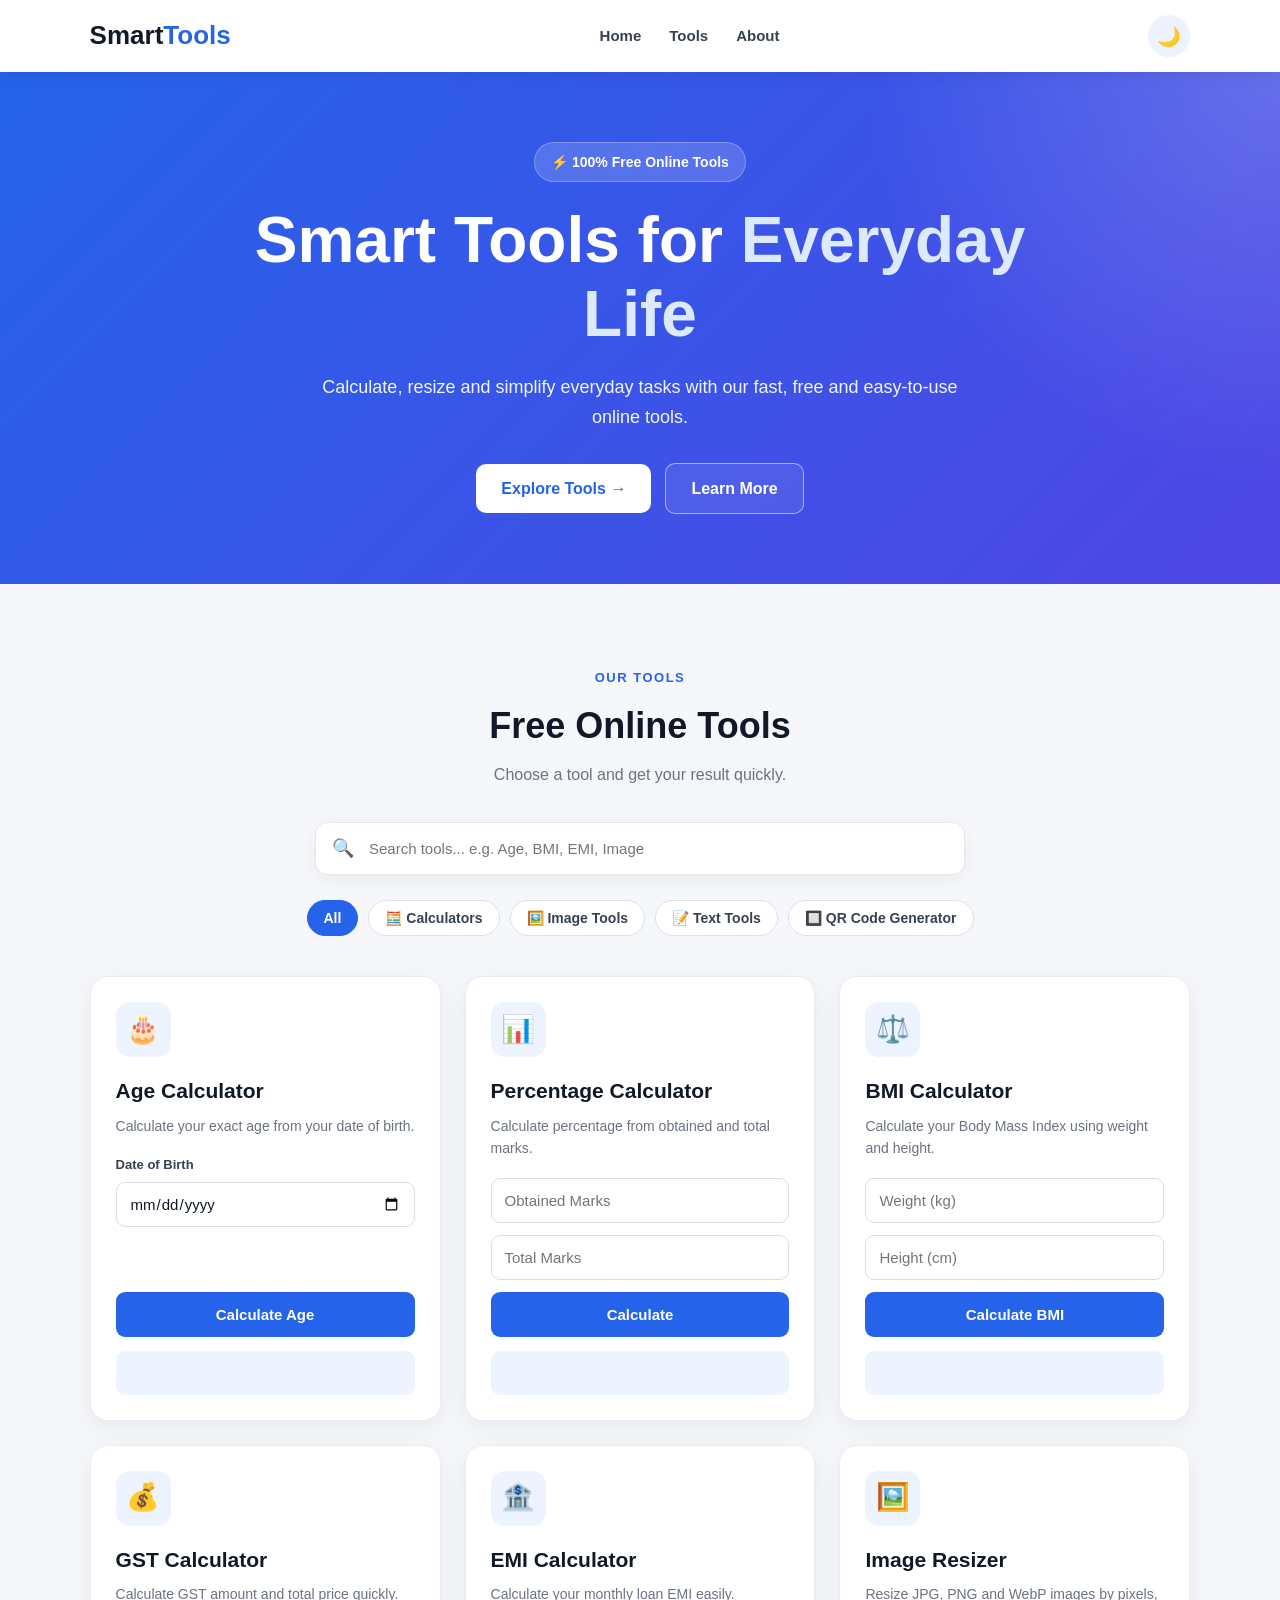
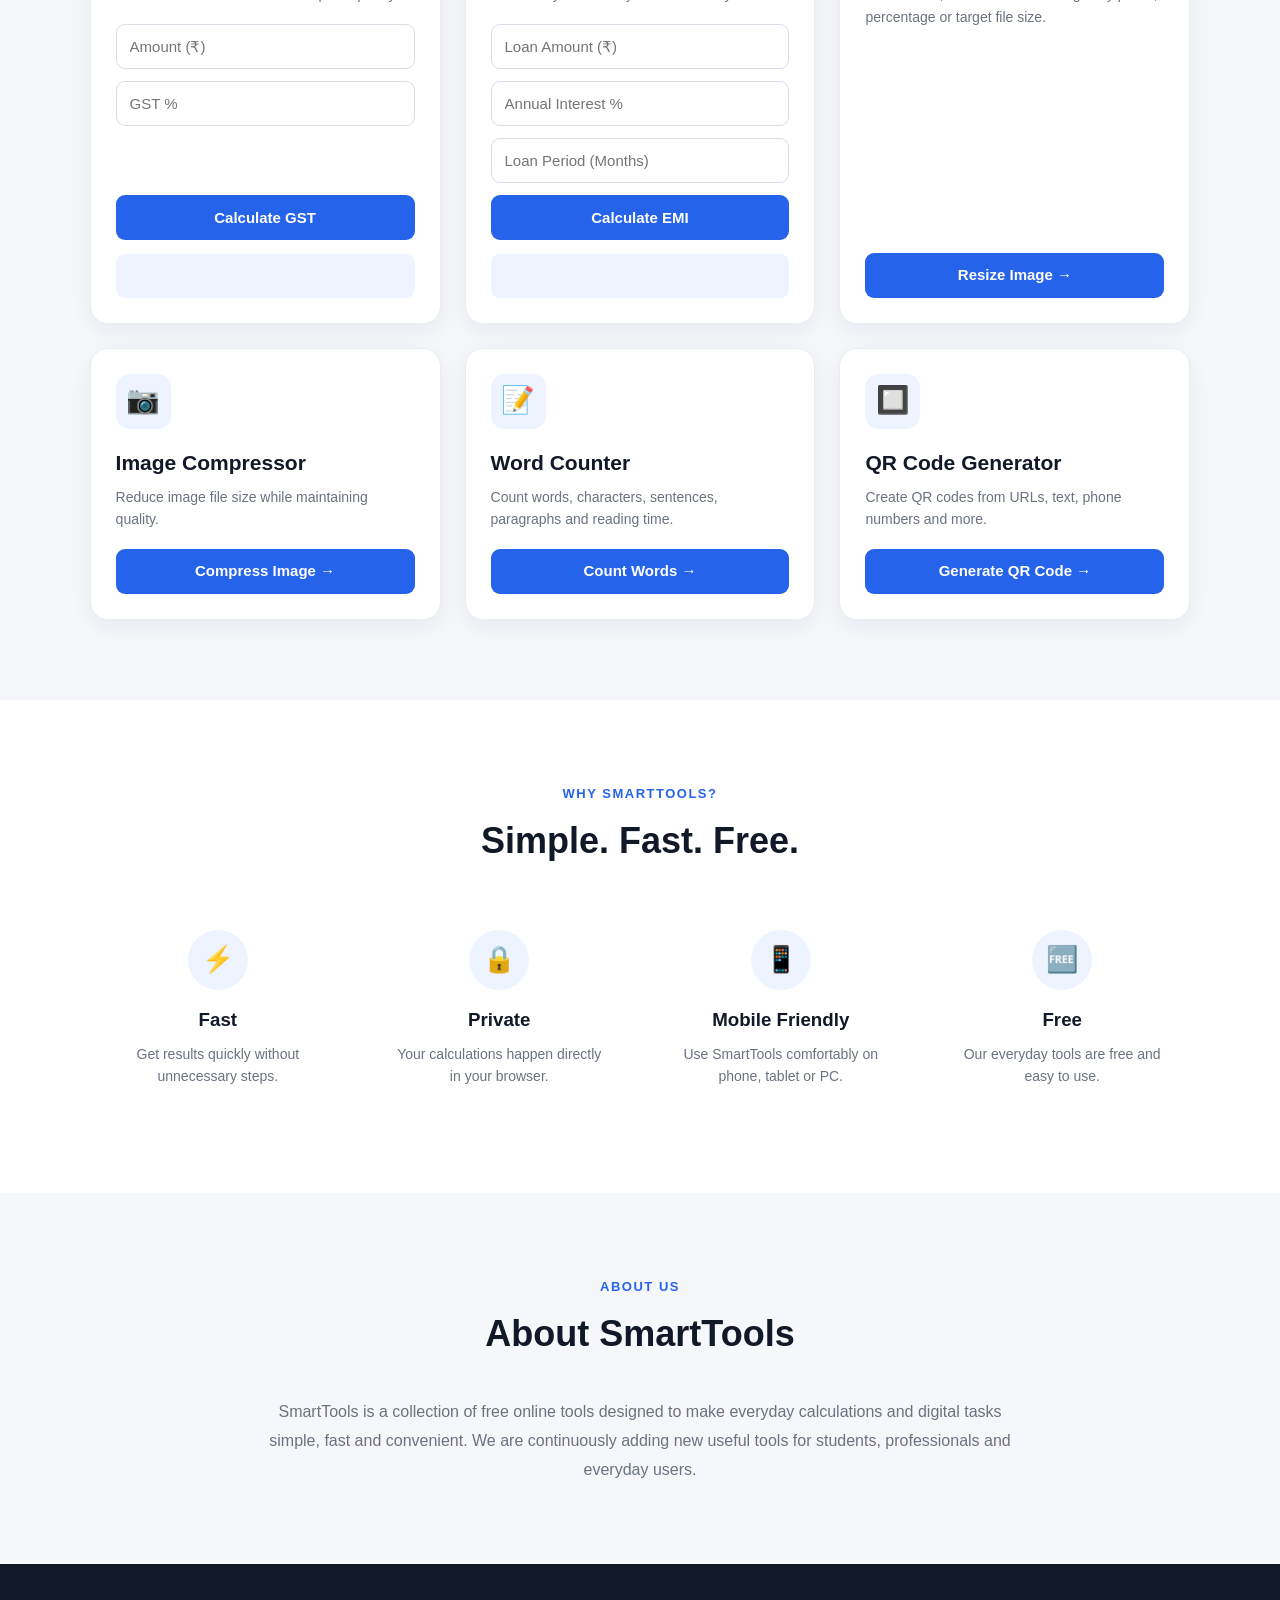
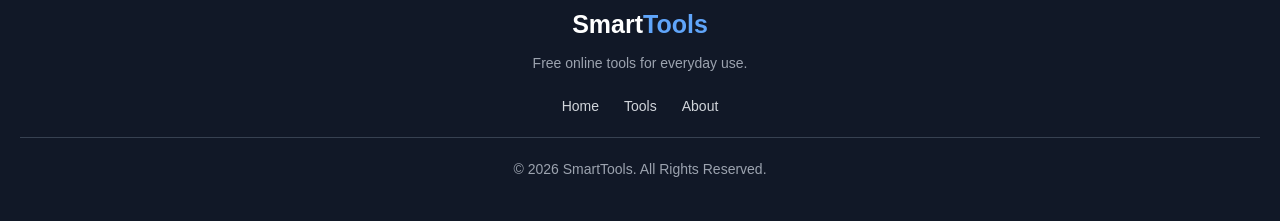
==== commit a3d6a3ad: "Update index.html" ====
--- a/index.html
+++ b/index.html
@@ -1,7 +1,15 @@
 <!DOCTYPE html>
 <html lang="en">
 <head>
-    G-3SDNC27G0D
+   <!-- Google tag (gtag.js) -->
+<script async src="https://www.googletagmanager.com/gtag/js?id=G-3SDNC27G0D"></script>
+<script>
+  window.dataLayer = window.dataLayer || [];
+  function gtag(){dataLayer.push(arguments);}
+  gtag('js', new Date());
+
+  gtag('config', 'G-3SDNC27G0D');
+</script>
     <meta charset="UTF-8">
     <meta name="viewport" content="width=device-width, initial-scale=1.0">
     <title>SmartTools - Free Online Tools & Calculators</title>
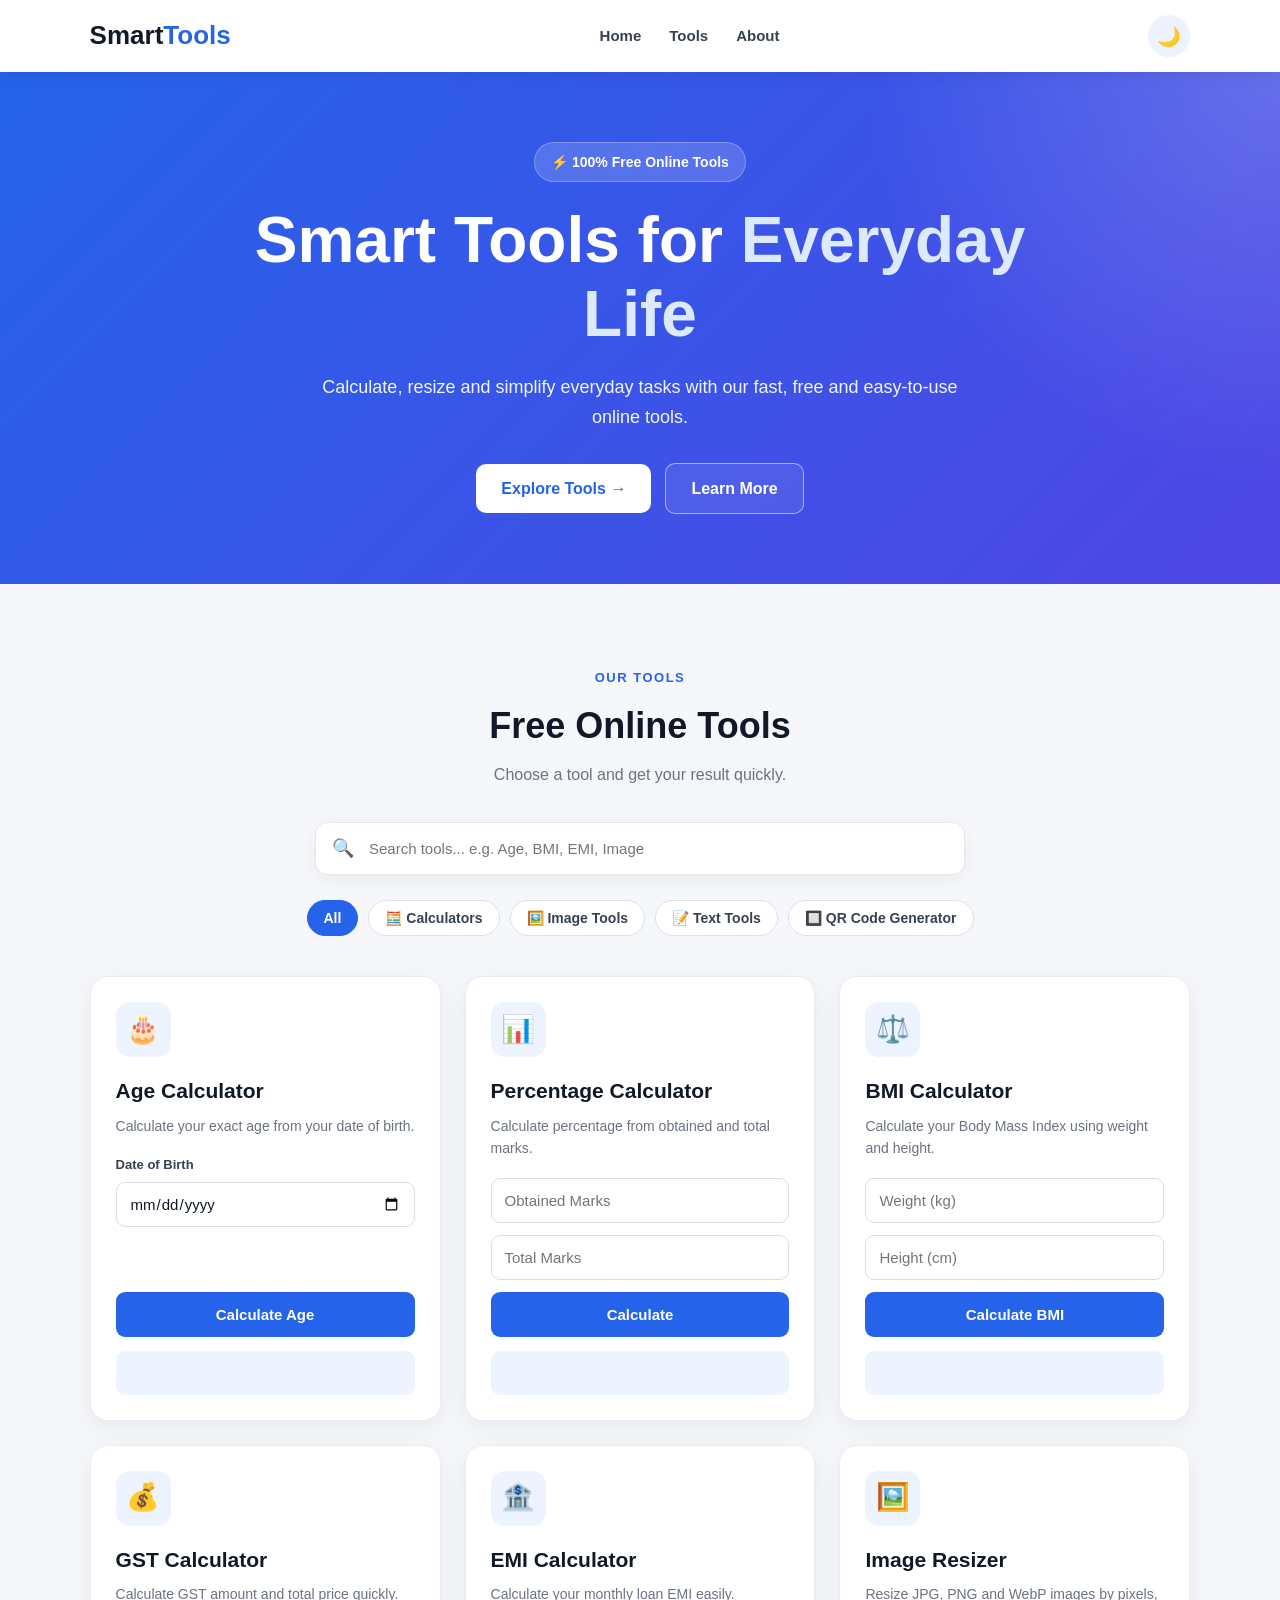
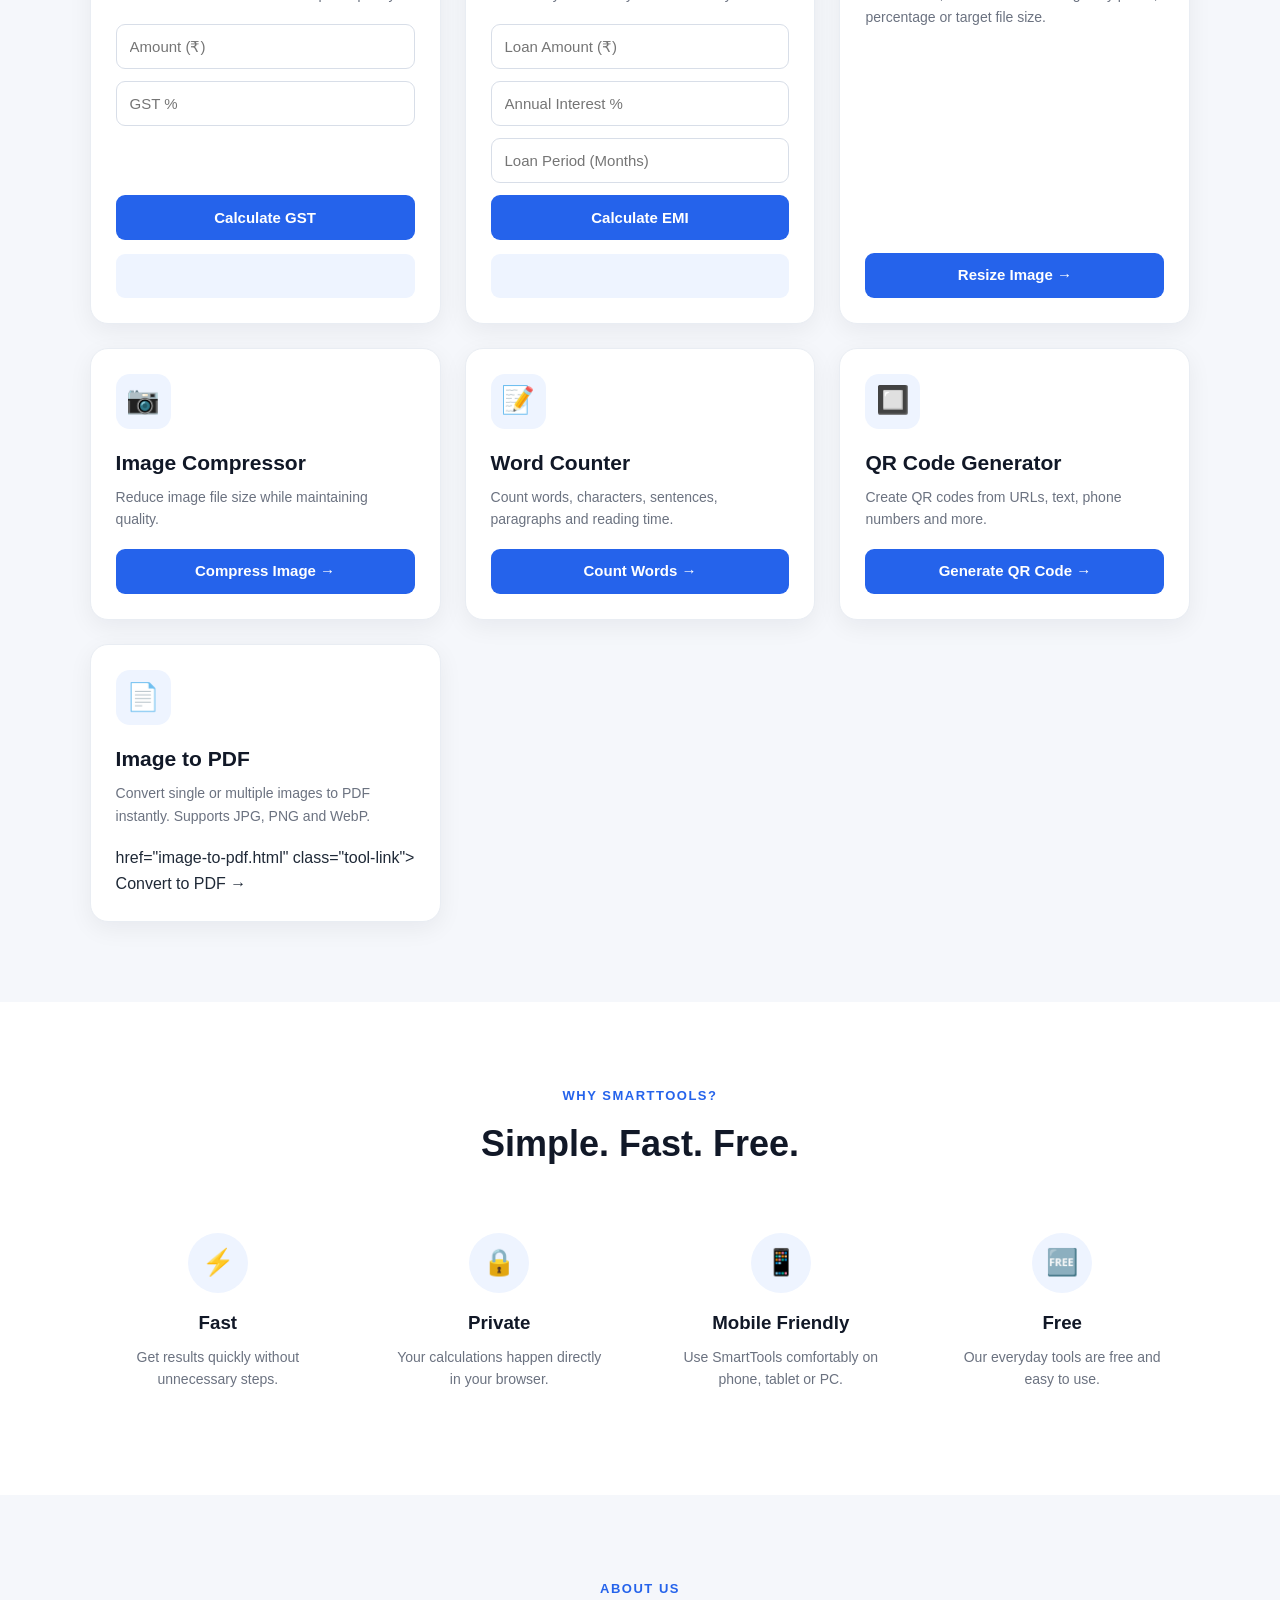
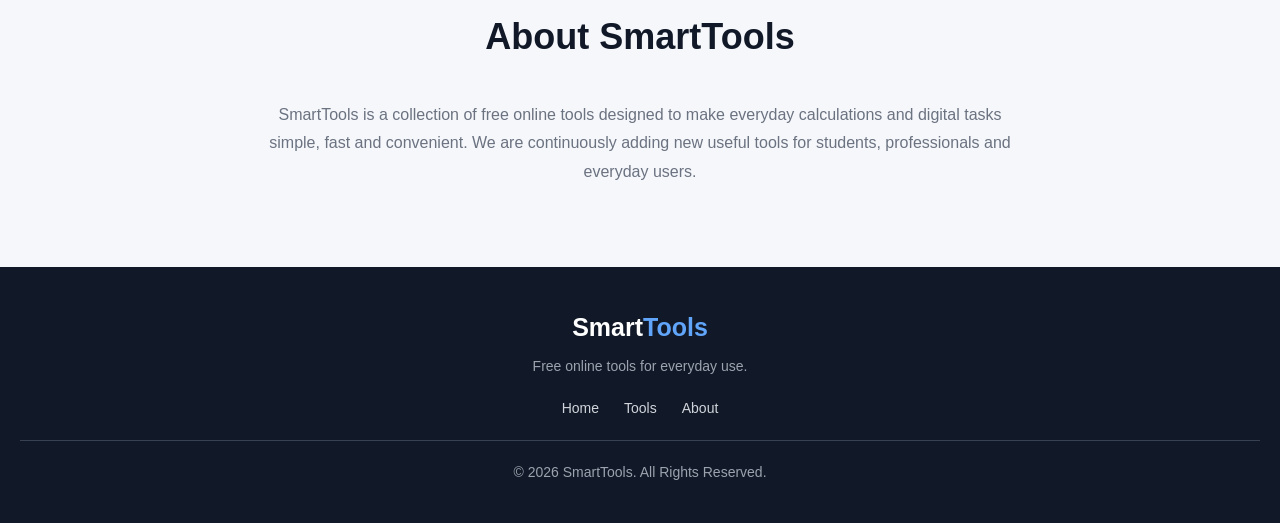
==== commit c9942dfa: "Update index.html" ====
--- a/index.html
+++ b/index.html
@@ -507,7 +507,32 @@
     </a>
 
 </div>
-
+           
+          <!-- IMAGE TO PDF -->
+<div
+    class="tool-card image-tool"
+    data-category="image"
+    data-name="image to pdf convert image to pdf jpg to pdf png to pdf">
+
+    <div class="tool-icon">
+        📄
+    </div>
+
+    <h3>
+        Image to PDF
+    </h3>
+
+    <p>
+        Convert single or multiple images to PDF instantly. Supports JPG, PNG and WebP.
+    </p>
+
+    
+        href="image-to-pdf.html"
+        class="tool-link">
+        Convert to PDF →
+    </a>
+
+</div>
             <!-- NO RESULTS -->
 
             <div
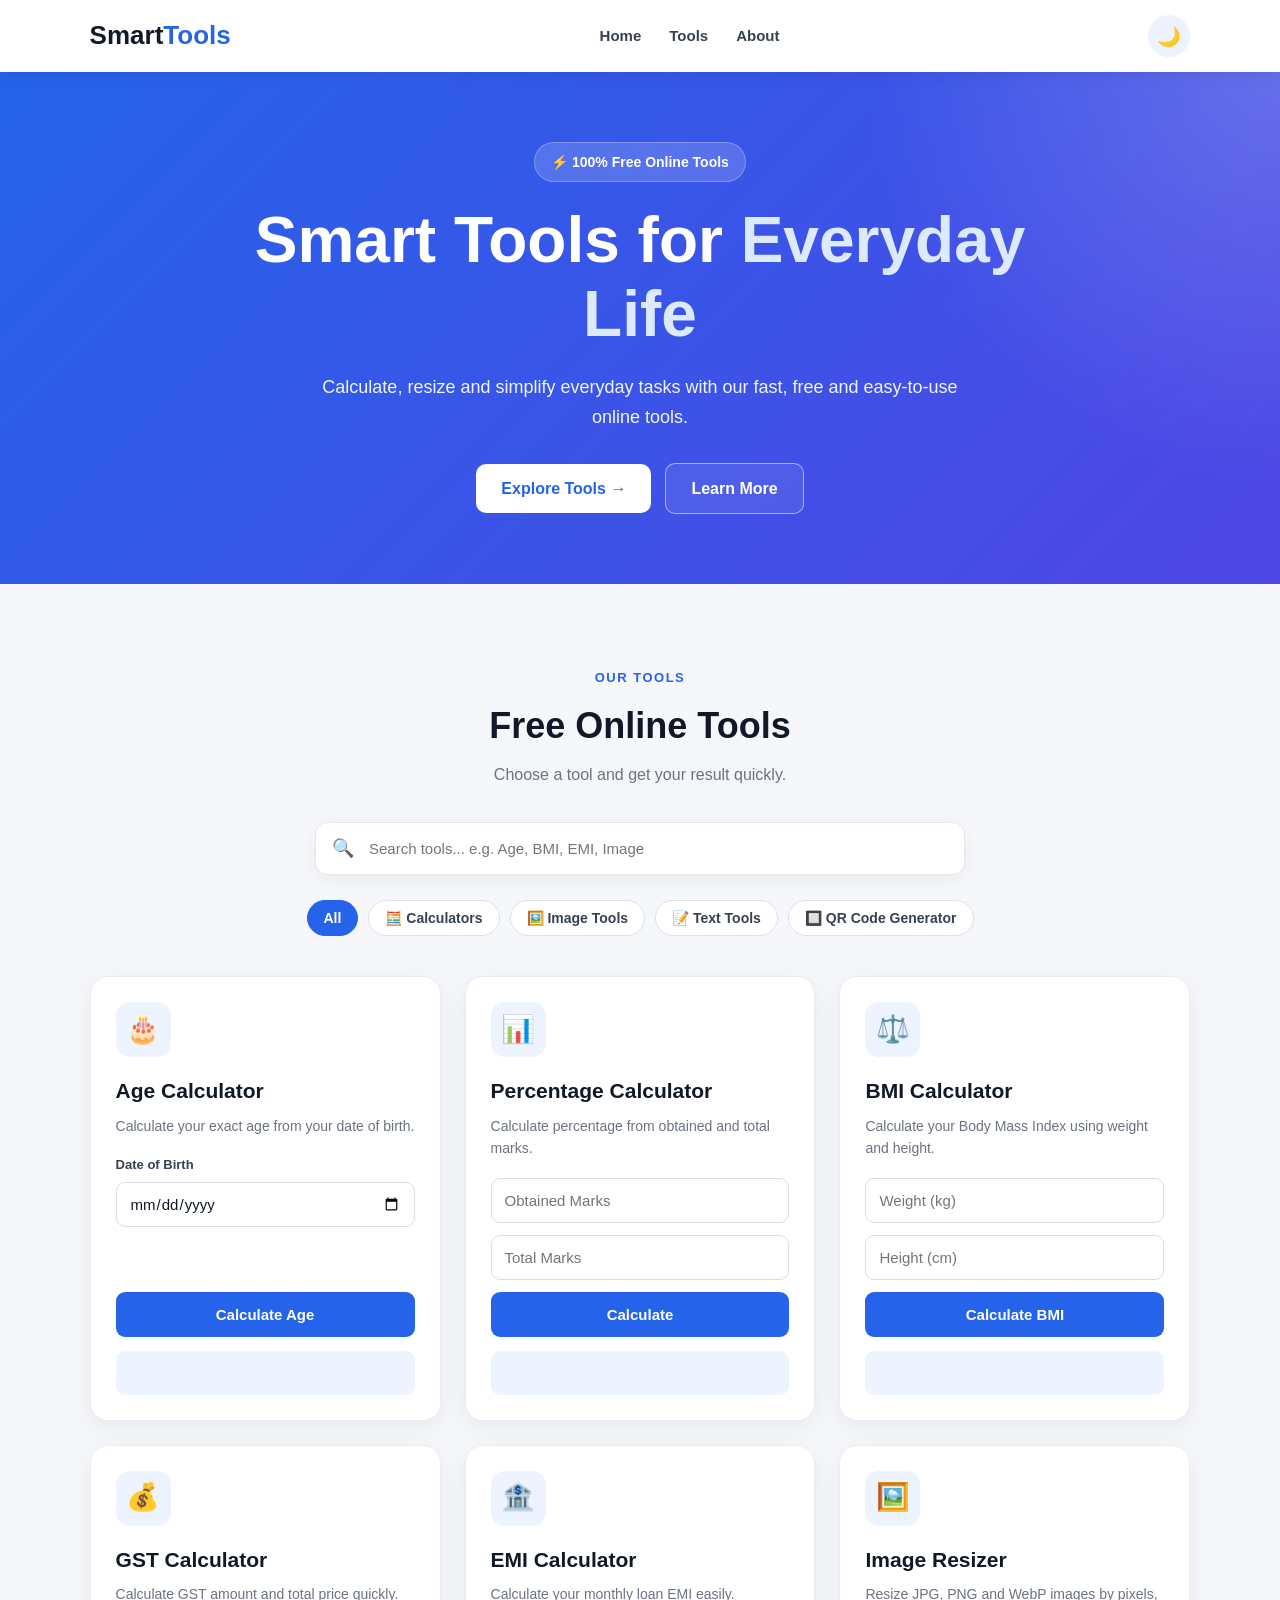
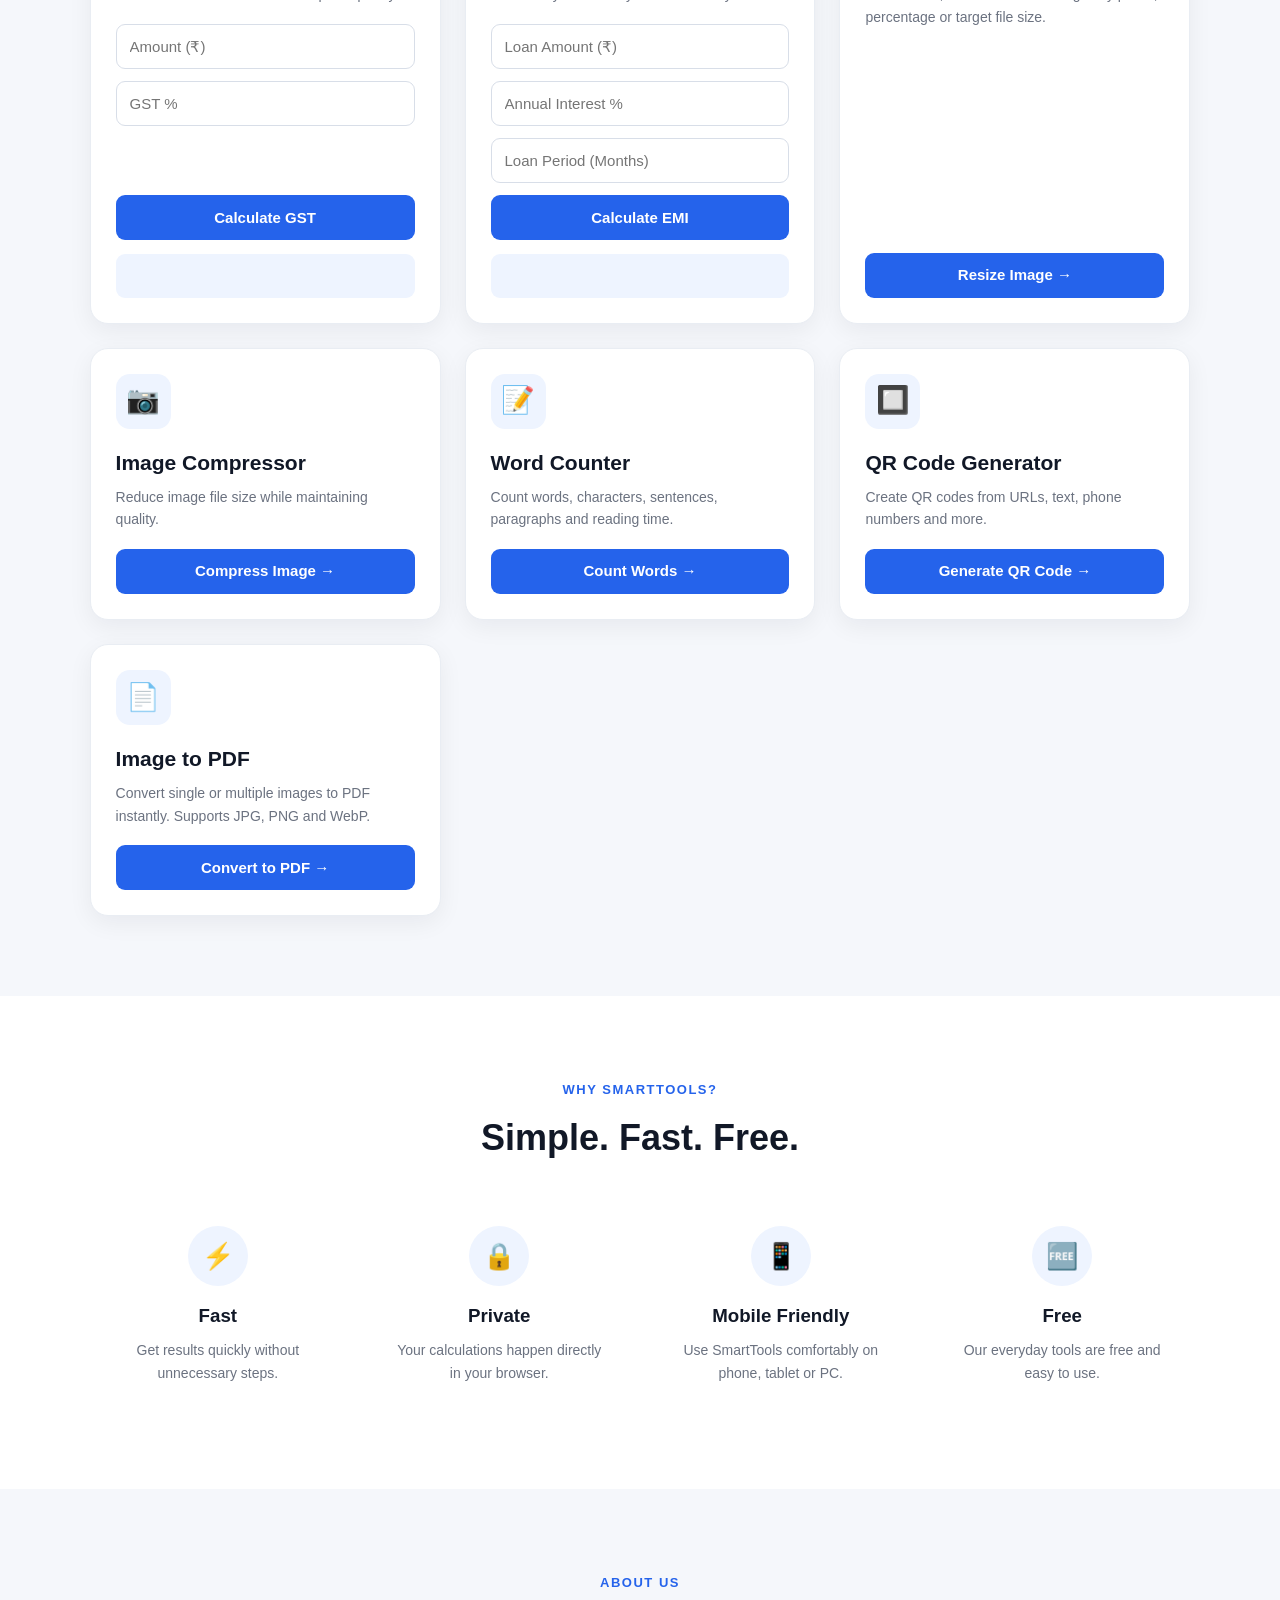
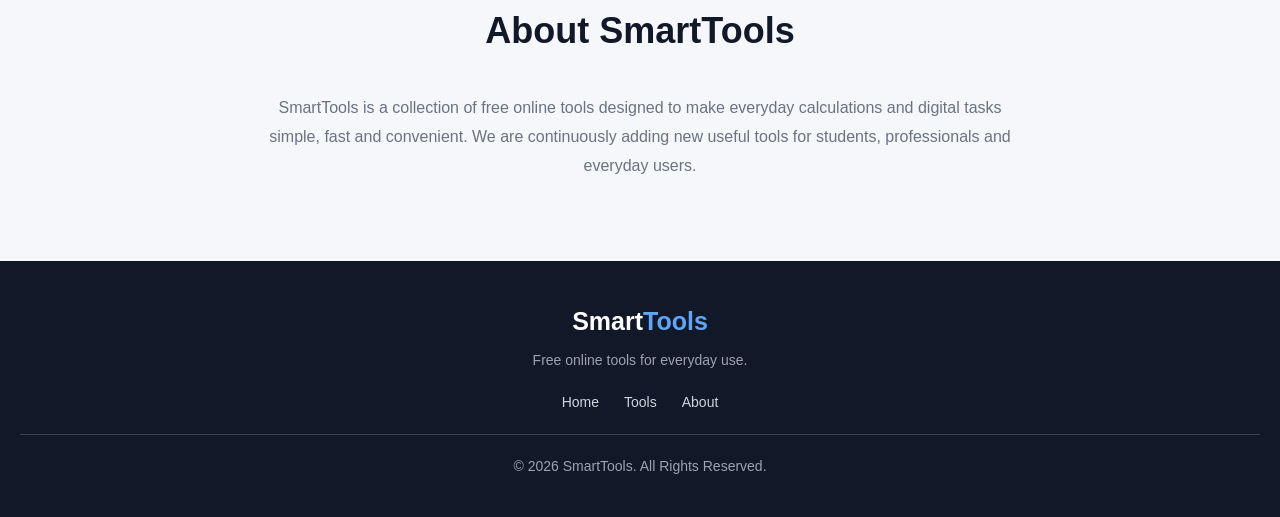
==== commit 4468f6f7: "Update index.html" ====
--- a/index.html
+++ b/index.html
@@ -508,7 +508,7 @@
 
 </div>
            
-          <!-- IMAGE TO PDF -->
+        <!-- IMAGE TO PDF -->
 <div
     class="tool-card image-tool"
     data-category="image"
@@ -526,9 +526,7 @@
         Convert single or multiple images to PDF instantly. Supports JPG, PNG and WebP.
     </p>
 
-    
-        href="image-to-pdf.html"
-        class="tool-link">
+    <a href="image-to-pdf.html" class="tool-link">
         Convert to PDF →
     </a>
 
